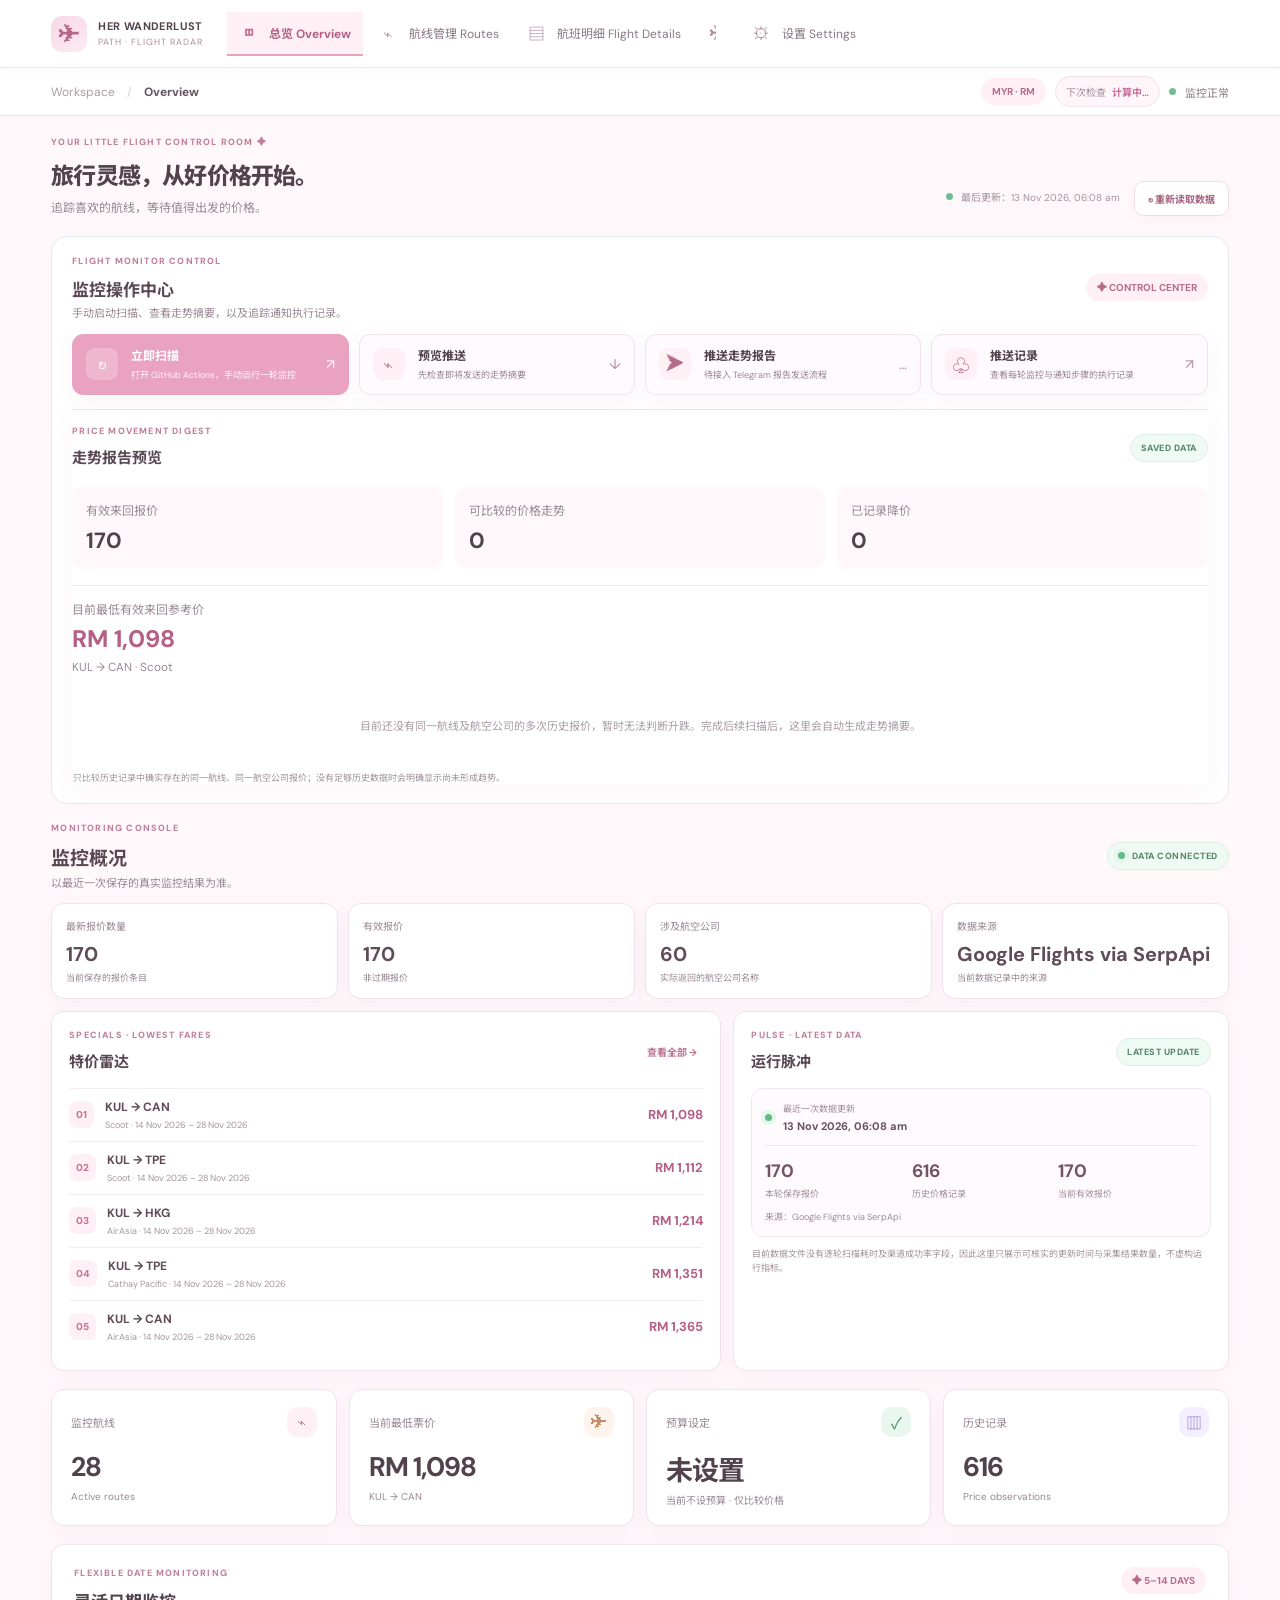
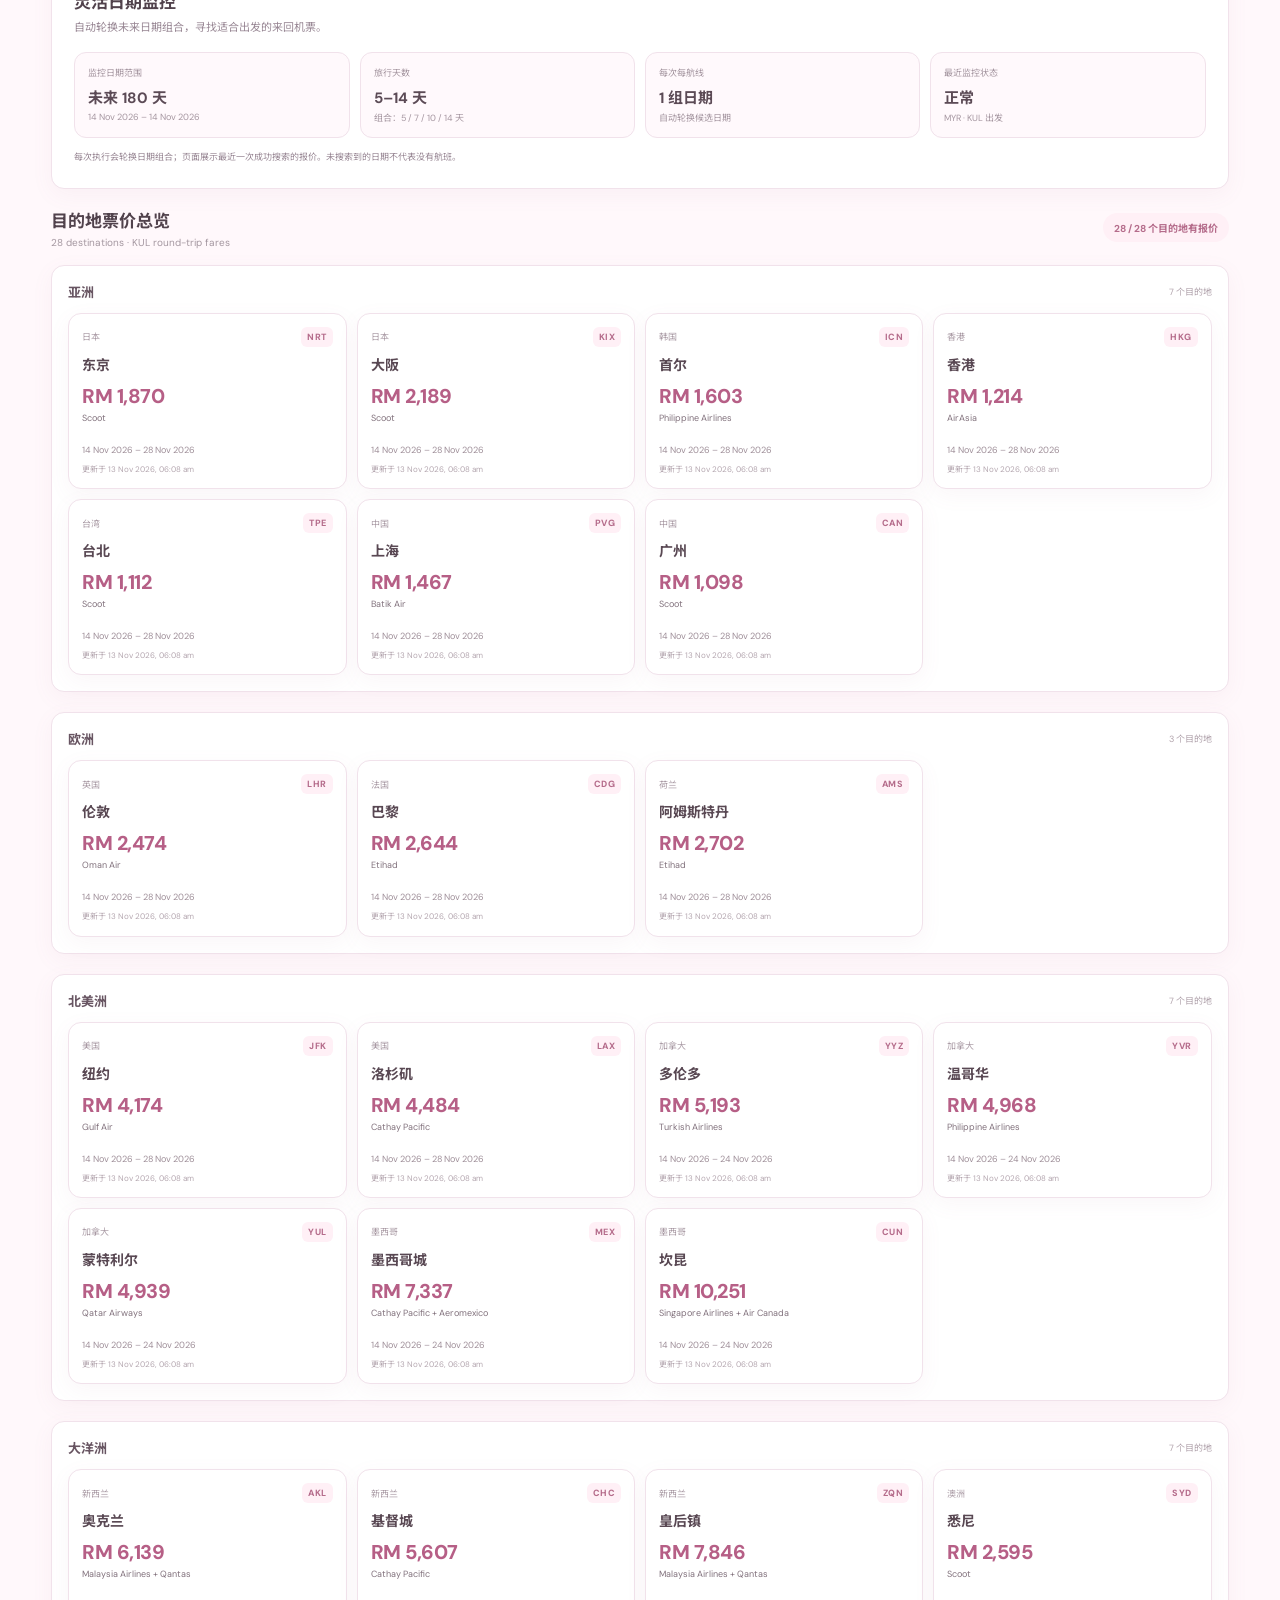
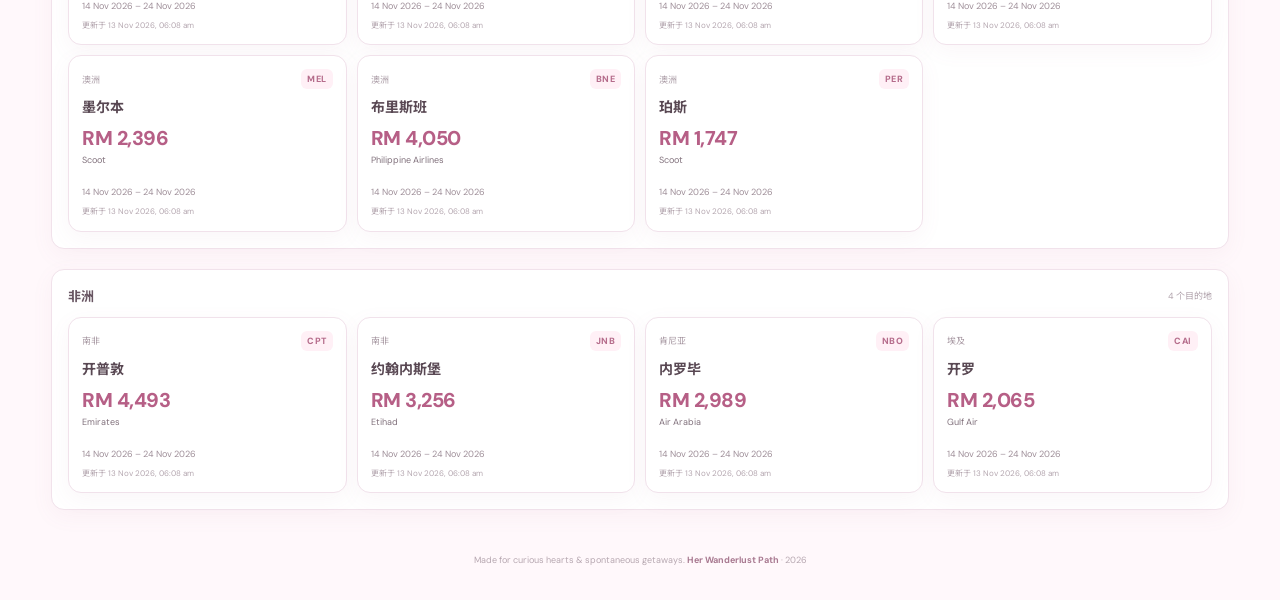
==== docs/index.html @ 5fb663e0 "Add airline directory filters" ====
<!doctype html>
<html lang="zh-CN">
<head>
<meta charset="utf-8"><meta name="viewport" content="width=device-width,initial-scale=1">
<meta name="theme-color" content="#fff8fb">
<meta name="description" content="Her Wanderlust Path Flight Monitor — track flight prices from Kuala Lumpur.">
<title>Flight Monitor · Her Wanderlust Path</title>
<link rel="preconnect" href="https://fonts.googleapis.com"><link rel="preconnect" href="https://fonts.gstatic.com" crossorigin>
<link href="https://fonts.googleapis.com/css2?family=DM+Sans:wght@400;500;600;700;800&family=Noto+Sans+SC:wght@400;500;600;700;800&display=swap" rel="stylesheet">
<link rel="stylesheet" href="./styles.css">
</head>
<body>
<div class="app-shell">
<aside class="sidebar" id="sidebar">
  <a class="brand" href="#overview"><span class="brand-mark">✈</span><span><b>HER WANDERLUST</b><small>PATH · FLIGHT RADAR</small></span></a>
  <div class="side-label">WORKSPACE</div>
  <nav class="nav">
    <button class="nav-link active" data-view="overview"><span>◫</span> 总览 Overview</button>
    <button class="nav-link" data-view="routes"><span>⌁</span> 航线管理 Routes</button><button class="nav-link" data-view="details"><span>▤</span> 航班明细 Flight Details</button>
    <button class="nav-link" data-view="airlines"><span>✈</span> 航空公司 Airlines</button>
    <button class="nav-link" data-view="radar"><span>⌖</span> 特价雷达 Flight Radar</button>
    <button class="nav-link" data-view="history"><span>▥</span> 价格历史 Price History</button>
    <button class="nav-link" data-view="alerts"><span>♧</span> 价格提醒 Alerts</button><a class="nav-link" href="./airports.html" style="text-decoration:none"><span>◎</span> 全球机场数据库</a>
  </nav>
  <div class="side-label side-label-bottom">PREFERENCES</div>
  <nav class="nav"><button class="nav-link" data-view="settings"><span>⚙</span> 设置 Settings</button></nav>
  <div class="sidebar-bottom"><div class="mini-plane">✈</div><b>Travel more, worry less.</b><p>Good flights are worth waiting for.</p><span class="version">HER WANDERLUST PATH · 2026</span></div>
</aside>
<main class="main">
<header class="topbar"><button class="mobile-menu" id="menuBtn" aria-label="打开菜单">☰</button><div class="crumb">Workspace <span>/</span> <b id="crumbName">Overview</b></div><div class="top-actions"><span class="currency-pill">MYR · RM</span><span class="scan-pill">下次检查 <b id="nextScan">计算中…</b></span><span class="status-dot"></span><span class="status-text" id="systemStatus">监控数据</span></div></header>
<div class="content">
<section class="page-view active" id="view-overview">
  <div class="welcome-row"><div><div class="eyebrow">YOUR LITTLE FLIGHT CONTROL ROOM ✦</div><h1>旅行灵感，从好价格开始。</h1><p class="muted">追踪喜欢的航线，等待值得出发的价格。</p></div><div class="welcome-actions"><div class="updated-box"><span class="live-dot"></span><span id="lastUpdated">正在读取最新数据…</span></div><button class="refresh-button" id="refreshBtn" type="button">↻ 重新读取数据</button></div></div>
  <div class="notice" id="monitorNotice" hidden></div>
  <div class="stat-grid">
    <article class="stat-card"><div class="stat-top"><span>监控航线</span><span class="stat-icon pink">⌁</span></div><strong id="statRoutes">—</strong><small>Active routes</small></article>
    <article class="stat-card"><div class="stat-top"><span>当前最低票价</span><span class="stat-icon peach">✈</span></div><strong id="statLowest">—</strong><small id="statLowestRoute">Lowest tracked fare</small></article>
    <article class="stat-card"><div class="stat-top"><span>预算设定</span><span class="stat-icon green">✓</span></div><strong id="statBudget">—</strong><small>当前不设预算 · 仅比较价格</small></article>
    <article class="stat-card"><div class="stat-top"><span>历史记录</span><span class="stat-icon lilac">▥</span></div><strong id="statChecks">—</strong><small>Price observations</small></article>
  </div>
  <article class="panel flexible-summary-panel">
    <div class="flexible-summary-head"><div><div class="eyebrow">FLEXIBLE DATE MONITORING</div><h2>灵活日期监控</h2><p class="muted">自动轮换未来日期组合，寻找适合出发的来回机票。</p></div><span class="soft-tag">✦ 5–14 DAYS</span></div>
    <div class="flexible-summary-grid" id="flexibleSummary">
      <div class="flexible-metric"><span>监控日期范围</span><b>未来 180 天</b></div>
      <div class="flexible-metric"><span>旅行天数</span><b>5–14 天</b></div>
      <div class="flexible-metric"><span>每次每航线</span><b>2 组日期</b></div>
      <div class="flexible-metric"><span>数据来源</span><b>Google Flights</b></div>
    </div>
    <p class="tiny muted">每次执行会轮换日期组合；页面展示最近一次成功搜索的报价。未搜索到的日期不代表没有航班。</p>
  </article>
  <section class="console-overview" aria-label="机票监控台概览">
    <div class="console-section-head"><div><div class="eyebrow">MONITORING CONSOLE</div><h2>监控概况</h2><p class="muted">以最近一次保存的真实监控结果为准。</p></div><span class="console-live"><i></i> DATA CONNECTED</span></div>
    <div class="console-metrics" id="consoleMetrics">
      <article class="console-metric"><span>最新报价数量</span><b>读取中…</b><small>Saved results</small></article>
      <article class="console-metric"><span>有效报价</span><b>读取中…</b><small>Non-stale results</small></article>
      <article class="console-metric"><span>涉及航空公司</span><b>读取中…</b><small>Observed airlines</small></article>
      <article class="console-metric"><span>数据来源</span><b>读取中…</b><small>Provider</small></article>
    </div>
    <div class="console-panels">
      <article class="panel console-panel">
        <div class="console-panel-head"><div><div class="eyebrow">SPECIALS · LOWEST FARES</div><h3>特价雷达</h3></div><button class="text-button" data-goto="radar">查看全部 →</button></div>
        <div id="consoleSpecials" class="console-special-list"><div class="empty-state">正在读取报价…</div></div>
      </article>
      <article class="panel console-panel">
        <div class="console-panel-head"><div><div class="eyebrow">PULSE · LATEST DATA</div><h3>运行脉冲</h3></div><span class="console-pulse-tag">LATEST UPDATE</span></div>
        <div id="consolePulse" class="console-pulse"><div class="empty-state">正在读取扫描状态…</div></div>
        <p class="console-note">目前数据文件没有逐轮扫描耗时及渠道成功率字段，因此这里只展示可核实的更新时间与采集结果数量，不虚构运行指标。</p>
      </article>
    </div>
  </section>
  <section class="control-center" aria-label="监控操作中心">
    <div class="console-section-head"><div><div class="eyebrow">FLIGHT MONITOR CONTROL</div><h2>监控操作中心</h2><p class="muted">手动启动扫描、查看走势摘要，以及追踪通知执行记录。</p></div><span class="soft-tag">✦ CONTROL CENTER</span></div>
    <div class="control-action-grid">
      <a class="control-action primary" href="https://github.com/Jerserry/her-wanderlust-flight-monitor/actions/workflows/flight-monitor.yml" target="_blank" rel="noopener"><span class="control-action-icon">↻</span><span><b>立即扫描</b><small>打开 GitHub Actions，手动运行一轮监控</small></span><span class="control-arrow">↗</span></a>
      <button class="control-action" type="button" data-goto="control-report"><span class="control-action-icon">⌁</span><span><b>预览推送</b><small>先检查即将发送的走势摘要</small></span><span class="control-arrow">↓</span></button>
      <button class="control-action" type="button" disabled title="Telegram 报告推送功能尚待接入"><span class="control-action-icon">➤</span><span><b>推送走势报告</b><small>待接入 Telegram 报告发送流程</small></span><span class="control-arrow">…</span></button>
      <a class="control-action" href="https://github.com/Jerserry/her-wanderlust-flight-monitor/actions" target="_blank" rel="noopener"><span class="control-action-icon">♧</span><span><b>推送记录</b><small>查看每轮监控与通知步骤的执行记录</small></span><span class="control-arrow">↗</span></a>
    </div>
    <article class="panel control-report" id="control-report"><div class="console-panel-head"><div><div class="eyebrow">PRICE MOVEMENT DIGEST</div><h3>走势报告预览</h3></div><span class="console-pulse-tag">SAVED DATA</span></div><div id="controlReportPreview"><div class="empty-state">正在整理价格走势…</div></div><p class="console-note">只比较历史记录中确实存在的同一航线、同一航空公司报价；没有足够历史数据时会明确显示尚未形成趋势。</p></article>
  </section>
  <section class="destination-dashboard">
    <div class="section-heading destination-heading"><div><h2>目的地票价总览</h2><p>28 destinations · KUL round-trip fares</p></div><span class="destination-count" id="destinationCount">读取目的地…</span></div>
    <div id="destinationGroups" class="destination-groups"><div class="empty-state">正在整理目的地价格…</div></div>
  </section>
  <div class="two-col">
    
    
  </div>
</section>
<section class="page-view" id="view-airlines">
 <div class="page-title"><div><div class="eyebrow">AIRLINE PRICE DIRECTORY</div><h1>航空公司 & 票价比较</h1><p class="muted">按实际搜索结果显示各航空公司的来回参考价。</p></div><span class="soft-tag">✦ Airline watch</span></div>
 <div class="notice"><b>航空公司数据说明</b><p>系统不会预先限定航空公司名单，会整理 Google Flights 实际返回的来回航班及航空公司组合。搜索结果会随日期、航线和供应情况变化；未显示某家航空公司不代表该航空公司没有运营该航线。</p></div>
 <div class="panel table-panel"><div class="panel-head"><div><h3>航空公司资料库</h3><span class="muted small" id="airlineCount">读取航空公司资料…</span></div></div><div class="airline-filters"><input id="airlineSearch" class="search-input" type="search" placeholder="搜索航空公司 / IATA 代码 / 国家…" aria-label="搜索航空公司"><select id="airlineTypeFilter" class="search-input" aria-label="航空公司类型"><option value="all">所有类型</option><option value="全服务航空公司">全服务航空公司</option><option value="廉价航空公司">廉价航空公司</option><option value="区域航空公司">区域航空公司</option><option value="待确认">待确认</option></select><select id="airlineCountryFilter" class="search-input" aria-label="所属国家"><option value="all">所有国家 / 地区</option></select></div><div class="airline-directory" id="airlineDirectory"></div><p class="tiny muted" style="padding:0 18px 16px">资料库以监控系统实际出现过的航空公司为基础。航空公司出现在搜索报价中，不代表它经营所有显示的航线；请以具体航班明细核实。</p></div>
 <div class="section-heading" style="margin-top:24px"><div><h2>来回票价明细</h2><p>Round-trip fares by airline and travel dates</p></div></div>
 <div class="panel table-panel"><div class="table-scroll"><table><thead><tr><th>航空公司</th><th>航线</th><th>旅行日期</th><th>来回参考价</th><th>预算（未设置）</th><th>状态</th></tr></thead><tbody id="fareCompareTable"></tbody></table></div></div>
</section>
<section class="page-view" id="view-routes">
 <div class="page-title"><div><div class="eyebrow">YOUR WATCHLIST</div><h1>航线管理</h1><p class="muted">管理从吉隆坡出发的目的地，持续记录及比较来回机票价格。</p></div><span class="soft-tag">✦ Route manager</span></div>
 <div class="notice"><b>如何新增真正的自动监控航线？</b><p>目前航线由 GitHub 的 <code>config/routes.json</code> 控制。修改该文件并提交后，系统会按排程追踪新航线。此网页不会把 API 密钥暴露在浏览器，也不会假装本地新增的航线已开始监控。</p><a href="https://github.com/Jerserry/her-wanderlust-flight-monitor/blob/main/config/routes.json" target="_blank" rel="noopener">打开 GitHub 航线设置 ↗</a></div>
 <div class="panel table-panel"><div class="panel-head"><div><h3>Tracked routes</h3><span id="routeCount" class="muted small"></span></div><input id="routeSearch" class="search-input" placeholder="搜索目的地 / 机场代码…" aria-label="搜索航线"></div><div class="table-scroll"><table><thead><tr><th>航线</th><th>旅行日期（出发–回程）</th><th>当前价格</th><th>预算（未设置）</th><th>状态</th><th>最后检查</th></tr></thead><tbody id="routesTable"></tbody></table></div></div>
</section>
<section class="page-view" id="view-details">
 <div class="page-title"><div><div class="eyebrow">FLIGHT DETAILS · KUL DEPARTURES</div><h1>航班明细</h1><p class="muted">筛选、排序并展开查看已监控的机票报价。报价来源为 Google Flights via SerpApi。</p></div><button class="refresh-button" id="exportFlightDetails" type="button">↓ 导出 CSV</button></div>
 <div class="details-summary" id="detailsSummary"></div>
 <div class="panel details-filter-panel">
  <div class="details-filter-title"><div><h3>筛选条件</h3><span class="muted small">Filter and refine tracked fares</span></div><button class="text-button" id="resetFlightFilters" type="button">重置筛选 ↺</button></div>
  <div class="details-filter-grid">
   <label>目的地 / 航空公司 / 航班号<input id="detailsSearch" class="search-input" type="search" placeholder="例如：BKK、AirAsia、AK 604…"></label>
   <label>航空公司<select id="detailsAirline" class="search-input"><option value="all">所有航空公司</option></select></label>
   <label>航程类型<select id="detailsStops" class="search-input"><option value="all">所有航程</option><option value="0">直飞</option><option value="1">1 次中转</option><option value="2">2 次或以上中转</option></select></label>
   <label>价格筛选<select id="detailsBudget" class="search-input"><option value="all">所有状态</option><option value="within">达到预算</option><option value="over">高于预算</option><option value="none">参考价 / 无预算</option></select></label>
   <label>最低价格 (RM)<input id="detailsMinPrice" class="search-input" type="number" min="0" placeholder="不限"></label>
   <label>最高价格 (RM)<input id="detailsMaxPrice" class="search-input" type="number" min="0" placeholder="不限"></label>
   <label>排序方式<select id="detailsSort" class="search-input"><option value="price">价格：低至高</option><option value="price_desc">价格：高至低</option><option value="departure">出发日期：早至晚</option><option value="destination">目的地：A–Z</option></select></label>
  </div>
 </div>
 <div class="panel table-panel details-table-panel"><div class="panel-head"><div><h3>监控航班报价</h3><span class="muted small" id="detailsCount">读取报价中…</span></div><span class="details-source-tag">MYR · KUL</span></div>
 <div class="table-scroll"><table class="details-table"><thead><tr><th>航线 / 航空公司</th><th>出发 – 回程</th><th>航程</th><th>飞行时长</th><th>价格</th><th>价格状态</th><th>更新时间</th><th></th></tr></thead><tbody id="flightDetailsTable"></tbody></table></div>
 </div>
 <p class="tiny muted details-disclaimer">价格为最近一次监控时的参考报价，可能已变化。此页面展示系统已保存的搜索结果；没有列出的日期或航空公司不代表没有航班。购买前请再次确认最终票价、行李及预订条件。</p>
</section>
<section class="page-view" id="view-radar">
 <div class="page-title"><div><div class="eyebrow">FIND YOUR NEXT GETAWAY</div><h1>机票价格排行榜</h1><p class="muted">来回与单程分开排名，按当前搜索价格由低至高排列；过期数据会排在后面。</p></div><span class="soft-tag">✦ Deal radar</span></div>
 <div class="radar-summary" id="radarSummary"></div><div class="radar-grid" id="radarGrid"></div>
</section>
<section class="page-view" id="view-history">
 <div class="page-title"><div><div class="eyebrow">EVERY PRICE HAS A STORY</div><h1>价格历史</h1><p class="muted">查看每次扫描的票价变化，帮助判断何时预订。</p></div><span class="soft-tag">✦ Price archive</span></div>
 <div class="panel table-panel"><div class="panel-head"><div><h3>Price observations</h3><span class="muted small" id="historyCount"></span></div><select id="historyFilter" class="search-input"><option value="all">所有航线</option></select></div><div class="table-scroll"><table><thead><tr><th>检查时间</th><th>航线</th><th>旅行日期（出发–回程）</th><th>往返价格</th><th>预算</th><th>差额</th></tr></thead><tbody id="historyTable"></tbody></table></div></div>
</section>
<section class="page-view" id="view-alerts">
 <div class="page-title"><div><div class="eyebrow">DON'T MISS A GOOD FARE</div><h1>价格提醒</h1><p class="muted">当来回票价较上次搜索下降至少 5% 时，收到通知。</p></div><span class="soft-tag">✦ Smart alerts</span></div>
 <div class="alert-grid"><article class="panel alert-card"><span class="alert-symbol">✉</span><h3>Telegram 通知</h3><p>目前不设预算；当票价较上次成功搜索下降至少 5% 时发送提醒。</p><span class="soft-tag" id="telegramStatus">需检查设置</span><p class="tiny muted">需在 GitHub Secrets 设置 TELEGRAM_BOT_TOKEN 与 TELEGRAM_CHAT_ID。</p></article><article class="panel alert-card"><span class="alert-symbol">♡</span><h3>价格追踪状态</h3><div id="alertRoutes"></div></article></div>
 <div class="notice"><b>通知规则</b><p>系统每天检查四次（马来西亚时间 00:00、06:00、12:00、18:00）。价格较上次成功搜索下降至少 5% 时会发送 Telegram 通知。若没有配置 Telegram Secrets，价格仍会保存到历史记录，但不会发送消息。</p><a href="https://github.com/Jerserry/her-wanderlust-flight-monitor/settings/secrets/actions" target="_blank" rel="noopener">前往 GitHub Actions Secrets ↗</a></div>
</section>
<section class="page-view" id="view-settings">
 <div class="page-title"><div><div class="eyebrow">A FEW LITTLE DETAILS</div><h1>设置</h1><p class="muted">网站与监控系统信息。</p></div><span class="soft-tag">✦ Preferences</span></div>
 <div class="settings-grid"><article class="panel settings-card"><h3>网站偏好</h3><div class="setting-row"><div><b>显示货币</b><small>Dashboard display currency</small></div><strong>MYR · RM</strong></div><div class="setting-row"><div><b>默认出发机场</b><small>Default departure airport</small></div><strong>KUL</strong></div><div class="setting-row"><div><b>时区</b><small>Dashboard timezone</small></div><strong>Asia / Kuala Lumpur</strong></div></article><article class="panel settings-card"><h3>监控系统</h3><div class="setting-row"><div><b>价格数据来源</b><small>Flight data provider</small></div><strong>SerpApi</strong></div><div class="setting-row"><div><b>日期模式</b><small>Flexible date window</small></div><strong>未来 180 天 · 5–14 天旅行</strong></div><div class="setting-row"><div><b>每次搜索</b><small>Rotating date pairs</small></div><strong>每航线 2 组日期</strong></div><div class="setting-row"><div><b>自动检查</b><small>GitHub Actions schedule</small></div><strong>每日 00:00 / 06:00 / 12:00 / 18:00</strong></div><div class="setting-row"><div><b>数据保存</b><small>Price history storage</small></div><strong>GitHub JSON</strong></div><a class="github-link" href="https://github.com/Jerserry/her-wanderlust-flight-monitor" target="_blank" rel="noopener">查看 GitHub Repository ↗</a></article></div>
 <div class="notice"><b>重要说明</b><p>机票价格会变动。监控价格是搜索时的参考报价，不是锁定票价或保证可订价格。购买前请到航空公司或订票平台确认税费、行李、转机、退改条件及最终付款金额。</p></div>
</section>
<footer class="footer">Made for curious hearts & spontaneous getaways. <b>Her Wanderlust Path</b> · <span id="footerYear">2026</span></footer>
</div></main></div>
<div class="toast" id="toast" role="status"></div>
<script src="./app.js" defer></script>
</body></html>
---- docs/styles.css ----
:root{--bg:#fff9fc;--paper:#fff;--ink:#453b43;--muted:#958892;--line:#f2e7ed;--pink:#e99fbd;--pink-dark:#c86f98;--rose:#fff0f6;--peach:#fff3eb;--green:#eaf7f0;--green-ink:#47866a;--lilac:#f2efff;--shadow:0 8px 28px rgba(90,48,69,.045)}*{box-sizing:border-box}body{margin:0;background:var(--bg);color:var(--ink);font-family:'DM Sans','Noto Sans SC',sans-serif;font-size:14px}button,input,select{font:inherit}button{cursor:pointer}.app-shell{min-height:100vh}.sidebar{position:fixed;inset:0 auto 0 0;width:252px;background:#fff;border-right:1px solid var(--line);padding:26px 18px;display:flex;flex-direction:column;z-index:10}.brand{display:flex;gap:11px;align-items:center;text-decoration:none;color:var(--ink);padding:4px 8px 35px}.brand-mark{display:grid;place-items:center;width:39px;height:39px;border-radius:13px;background:linear-gradient(145deg,#f9d9e6,#f7e8ed);color:#a85f7e;font-size:21px}.brand b{display:block;font-size:11px;letter-spacing:1.1px}.brand small{display:block;font-size:9px;letter-spacing:2px;color:#b18d9d;margin-top:3px}.side-label{font-size:9px;letter-spacing:1.7px;color:#b8aab2;font-weight:800;padding:0 12px 12px}.nav{display:grid;gap:5px}.nav-link{border:0;background:transparent;text-align:left;color:#827681;padding:12px;border-radius:11px;font-size:13px;display:flex;gap:12px;align-items:center}.nav-link span{font-size:17px;width:18px;text-align:center;color:#b18c9e}.nav-link:hover,.nav-link.active{background:#fff0f6;color:#a65f7e;font-weight:700}.nav-link.active span{color:#c86f98}.side-label-bottom{margin-top:30px}.sidebar-bottom{margin-top:auto;border-radius:16px;background:linear-gradient(145deg,#fff2f7,#fff8f5);padding:17px;color:#876c7a}.mini-plane{font-size:24px;color:#cf83a3;margin-bottom:10px}.sidebar-bottom b{font-size:12px}.sidebar-bottom p{font-size:11px;line-height:1.6;color:#a28d98;margin:5px 0 18px}.version{font-size:8px;letter-spacing:1px;color:#bda8b3}.main{margin-left:252px;min-height:100vh}.topbar{height:70px;background:rgba(255,255,255,.8);border-bottom:1px solid var(--line);display:flex;align-items:center;justify-content:space-between;padding:0 38px;position:sticky;top:0;z-index:5;backdrop-filter:blur(12px)}.crumb{font-size:12px;color:#a99ca5}.crumb span{padding:0 9px;color:#d8cbd2}.crumb b{color:#5c4b56}.top-actions{display:flex;align-items:center;gap:9px;font-size:11px;color:#8c7c86}.currency-pill,.soft-tag{background:#fff0f6;color:#b56c8b;padding:7px 11px;border-radius:20px;font-size:10px;font-weight:700}.status-dot,.live-dot{width:7px;height:7px;border-radius:50%;background:#72bd94;display:inline-block}.content{max-width:1450px;margin:auto;padding:35px 38px 22px}.page-view{display:none}.page-view.active{display:block}.welcome-row,.page-title{display:flex;align-items:flex-end;justify-content:space-between;gap:20px;margin-bottom:25px}.eyebrow{font-size:9px;letter-spacing:1.8px;color:#c17e9b;font-weight:800;margin-bottom:9px}h1{font-size:27px;letter-spacing:-.8px;margin:0 0 7px;font-weight:800}.muted{color:var(--muted)}.welcome-row p,.page-title p{font-size:12px;margin:0}.updated-box{font-size:10px;color:#a4939e;display:flex;align-items:center;gap:8px;padding-bottom:4px}.stat-grid{display:grid;grid-template-columns:repeat(4,minmax(0,1fr));gap:14px;margin-bottom:32px}.stat-card,.panel{background:var(--paper);border:1px solid var(--line);border-radius:16px;box-shadow:var(--shadow)}.stat-card{padding:17px 19px}.stat-top{display:flex;align-items:center;justify-content:space-between;color:#93858f;font-size:11px}.stat-icon{width:30px;height:30px;border-radius:10px;display:grid;place-items:center;font-size:16px}.pink{background:var(--rose);color:#bd7895}.peach{background:var(--peach);color:#c88b69}.green{background:var(--green);color:var(--green-ink)}.lilac{background:var(--lilac);color:#897dc1}.stat-card strong{display:block;font-size:27px;letter-spacing:-1px;margin:12px 0 2px}.stat-card small{font-size:10px;color:#b0a3ac}.section-heading{display:flex;justify-content:space-between;align-items:flex-end;margin:0 0 13px}.section-heading h2{font-size:16px;margin:0 0 3px}.section-heading p{font-size:10px;color:#a497a0;margin:0}.range-switch{display:flex;gap:3px;background:#f8f0f4;border-radius:9px;padding:3px}.range-btn{border:0;background:transparent;color:#a18e9a;padding:6px 10px;border-radius:7px;font-size:10px}.range-btn.active{background:white;color:#b86789;box-shadow:0 1px 4px #6b45520d;font-weight:700}.chart-panel{padding:18px 20px 12px;margin-bottom:28px}.chart-legend{display:flex;gap:15px;flex-wrap:wrap;margin-bottom:10px}.legend-item{display:flex;gap:6px;align-items:center;font-size:10px;color:#8e808a}.legend-dot{width:7px;height:7px;border-radius:50%}.chart-wrap{height:220px;width:100%}.chart-wrap svg{width:100%;height:100%;overflow:visible}.chart-foot{display:flex;justify-content:space-between;color:#b0a3ac;font-size:9px;padding-top:8px;border-top:1px solid #f7f0f3}.two-col{display:grid;grid-template-columns:1.1fr .9fr;gap:24px}.compact{margin-bottom:12px}.text-button{border:0;background:none;color:#bd7393;font-size:10px;font-weight:700}.route-list,.activity-list{display:grid;gap:9px}.route-mini,.activity-item{display:flex;align-items:center;justify-content:space-between;gap:10px;background:#fff;border:1px solid var(--line);border-radius:12px;padding:12px 14px}.route-main{display:flex;align-items:center;gap:11px;min-width:0}.route-avatar{width:34px;height:34px;flex:none;border-radius:11px;background:#fff0f6;color:#bd7895;display:grid;place-items:center}.route-name{font-weight:700;font-size:12px}.route-sub{font-size:9px;color:#aa9da6;margin-top:3px}.route-price{text-align:right;font-size:13px;font-weight:800}.route-price small{display:block;font-size:9px;font-weight:500;color:#a99ba5;margin-top:3px}.activity-left{font-size:11px}.activity-left small{display:block;color:#a99ba5;font-size:9px;margin-top:4px}.activity-price{font-size:12px;font-weight:800}.page-title{margin-bottom:23px}.notice{border:1px solid #f2dfE8;background:#fff5f9;border-radius:13px;padding:15px 17px;margin-bottom:18px;font-size:11px;color:#806d78;line-height:1.65}.notice b{font-size:12px;color:#6a5662}.notice p{margin:5px 0 7px}.notice a,.github-link{color:#b76788;font-weight:700;text-decoration:none}.notice code{background:#fff;border-radius:4px;padding:2px 4px}.table-panel{overflow:hidden}.panel-head{padding:17px 19px;display:flex;align-items:center;justify-content:space-between;gap:12px}.panel-head h3,.settings-card h3{font-size:13px;margin:0 0 4px}.small{font-size:10px}.search-input{border:1px solid var(--line);background:#fff;border-radius:9px;padding:9px 11px;font-size:10px;color:#685965;outline:none;min-width:190px}.search-input:focus{border-color:#e4a8c2}.table-scroll{overflow-x:auto}table{width:100%;border-collapse:collapse;white-space:nowrap}th{text-align:left;background:#fff9fc;color:#a596a0;font-size:9px;font-weight:700;padding:11px 17px}td{padding:13px 17px;border-top:1px solid #f7eff3;font-size:10px;color:#796b76}td b{color:#554650;font-size:11px}.table-route{display:flex;align-items:center;gap:9px}.route-code{background:#fff0f6;color:#b56c8b;border-radius:7px;padding:6px 7px;font-size:9px;font-weight:800}.state{display:inline-block;border-radius:20px;padding:5px 8px;font-size:9px;font-weight:700}.state.good{background:#edf8f1;color:#548d70}.state.wait{background:#fff3eb;color:#b98260}.radar-summary{background:linear-gradient(110deg,#fff0f6,#fff6f0);border:1px solid #f5e2ea;border-radius:15px;padding:17px 20px;margin-bottom:17px;color:#8b6b7b;font-size:12px}.radar-summary b{color:#a9587c;font-size:20px;margin-right:6px}.radar-grid{display:grid;grid-template-columns:repeat(2,minmax(0,1fr));gap:13px}.radar-card{background:white;border:1px solid var(--line);border-radius:15px;padding:17px}.radar-card h3{font-size:13px;margin:0}.radar-card .big-price{font-size:25px;font-weight:800;margin:12px 0 4px}.radar-card p{font-size:10px;color:#a2949e;margin:0}.alert-grid,.settings-grid{display:grid;grid-template-columns:1fr 1fr;gap:15px;margin-bottom:18px}.alert-card,.settings-card{padding:20px}.alert-symbol{font-size:23px;color:#c77f9e}.alert-card h3{font-size:14px;margin:10px 0 6px}.alert-card p{font-size:11px;color:#988994;line-height:1.6}.tiny{font-size:9px!important}.setting-row{display:flex;justify-content:space-between;align-items:center;gap:12px;padding:13px 0;border-bottom:1px solid #f5edf1}.setting-row:last-of-type{border:0}.setting-row b{display:block;font-size:11px}.setting-row small{display:block;color:#a99ca5;font-size:9px;margin-top:4px}.setting-row strong{font-size:10px;color:#947b89;text-align:right}.github-link{display:inline-block;font-size:10px;margin-top:14px}.footer{text-align:center;color:#b6a7b0;font-size:9px;padding:35px 0 10px}.footer b{color:#a87990}.toast{position:fixed;bottom:22px;left:50%;transform:translate(-50%,20px);opacity:0;background:#574652;color:white;padding:10px 16px;border-radius:9px;font-size:11px;transition:.25s;pointer-events:none;z-index:20}.toast.show{opacity:1;transform:translate(-50%,0)}.empty-state{padding:28px;text-align:center;color:#a99ca5;font-size:11px}.mobile-menu{display:none;border:0;background:none;font-size:18px;color:#806d78}@media(max-width:1050px){.sidebar{width:220px}.main{margin-left:220px}.content{padding:28px 24px}.topbar{padding:0 24px}.stat-grid{grid-template-columns:repeat(2,1fr)}}@media(max-width:720px){.sidebar{transform:translateX(-100%);transition:transform .25s;width:260px;box-shadow:10px 0 30px #5a334014}.sidebar.open{transform:translateX(0)}.main{margin-left:0}.topbar{height:60px;padding:0 16px}.mobile-menu{display:block}.crumb{margin-right:auto;margin-left:12px}.status-text{display:none}.content{padding:25px 16px}.welcome-row,.page-title{align-items:flex-start;flex-direction:column}.updated-box{padding:0}.stat-grid{gap:9px}.stat-card{padding:13px}.stat-card strong{font-size:23px}.two-col,.alert-grid,.settings-grid{grid-template-columns:1fr}.radar-grid{grid-template-columns:1fr}.chart-wrap{height:180px}.chart-foot{font-size:8px}.search-input{min-width:0;width:150px}.panel-head{padding:14px}.section-heading h2{font-size:14px}h1{font-size:23px}.sidebar-bottom{margin-top:35px}}

/* Phase 1 light dashboard refinements */
.welcome-actions{display:flex;align-items:center;gap:14px;flex-wrap:wrap;justify-content:flex-end}
.refresh-button{border:1px solid #f0dce6;background:#fff;color:#a96383;border-radius:10px;padding:9px 13px;font-size:10px;font-weight:700;box-shadow:0 3px 12px rgba(90,48,69,.035)}
.refresh-button:hover{background:#fff4f8;border-color:#e8bfd0}
.refresh-button:disabled{opacity:.55;cursor:wait}
.radar-card{position:relative;overflow:hidden}
.radar-card-top{display:flex;align-items:center;justify-content:space-between;gap:10px}
.radar-route{font-size:16px;font-weight:800;letter-spacing:-.3px;margin-top:10px}
.radar-airline{font-size:10px;color:#94838e;margin-top:5px}
.radar-flight-meta{display:grid;grid-template-columns:repeat(4,minmax(0,1fr));gap:8px;margin:16px 0 12px}
.radar-meta-cell{background:#fff9fc;border:1px solid #f5edf1;border-radius:10px;padding:9px}
.radar-meta-cell span{display:block;color:#ad9da7;font-size:8px;margin-bottom:5px}
.radar-meta-cell b{display:block;color:#665560;font-size:10px;overflow-wrap:anywhere}
.radar-budget-line{display:flex;align-items:center;justify-content:space-between;gap:8px;font-size:9px;color:#9b8a95;margin-top:13px}
.radar-progress{height:5px;border-radius:10px;background:#f5edf1;overflow:hidden;margin-top:7px}
.radar-progress span{display:block;height:100%;border-radius:10px;background:linear-gradient(90deg,#e9a9c2,#d98eae)}
.radar-source{font-size:8px;color:#b1a3ac;margin-top:12px}
@media(max-width:720px){.welcome-actions{justify-content:flex-start}.radar-flight-meta{gap:6px}.radar-meta-cell{padding:8px 6px}.radar-meta-cell b{font-size:9px}}

/* Airlines and fare comparison */
.airline-directory{display:grid;grid-template-columns:repeat(3,minmax(0,1fr));gap:12px;padding:0 18px 18px}
.airline-tile{border:1px solid var(--line);background:#fff;border-radius:13px;padding:14px}
.airline-tile-icon{width:30px;height:30px;display:grid;place-items:center;border-radius:9px;background:#fff0f6;color:#bd7895;margin-bottom:9px}
.airline-tile-name{font-size:12px;font-weight:800;color:#5d4c57}
.airline-tile-fares{display:flex;gap:14px;flex-wrap:wrap;margin:10px 0 7px;font-size:9px;color:#a2949e}
.airline-tile-fares b{display:block;font-size:12px;color:#795b6b;margin-top:3px}
.airline-tile small{font-size:9px;color:#b1a3ac}
@media(max-width:900px){.airline-directory{grid-template-columns:repeat(2,minmax(0,1fr))}}
@media(max-width:520px){.airline-directory{grid-template-columns:1fr}}

.price-delta{font-size:10px;font-weight:700;margin:2px 0 4px}.price-delta.down{color:#548d70}.price-delta.up{color:#b98260}.price-delta.neutral{color:#a99ba5}

/* Reference-inspired flight-monitor console layout */
.sidebar{position:sticky;inset:auto;width:100%;height:auto;min-height:76px;border-right:0;border-bottom:1px solid var(--line);padding:12px 26px;display:flex;flex-direction:row;align-items:center;gap:22px;z-index:11;box-shadow:0 3px 18px rgba(90,48,69,.025)}
.brand{padding:0;flex:0 0 auto}.brand-mark{width:36px;height:36px}.side-label,.sidebar-bottom{display:none}.nav{display:flex;align-items:center;gap:4px;overflow-x:auto;scrollbar-width:thin;flex:1}.nav-link{white-space:nowrap;padding:10px 12px;font-size:12px}.side-label-bottom{display:none}.main{margin-left:0}.topbar{height:58px;padding:0 28px}.content{max-width:1600px;padding:28px 30px 22px}.welcome-row{padding:18px 20px;background:linear-gradient(105deg,#fff1f7 0%,#fffaf7 68%,#fff 100%);border:1px solid #f3e3eb;border-radius:16px;margin-bottom:20px}.stat-grid{gap:12px;margin-bottom:24px}.stat-card,.panel{border-radius:13px}.section-heading h2{font-size:15px}.chart-panel{padding:16px 18px 12px}.two-col{gap:18px}.page-title{padding:16px 20px;background:linear-gradient(105deg,#fff1f7,#fffaf7);border:1px solid #f3e3eb;border-radius:14px}.notice{border-radius:11px}.table-panel{border-radius:12px}.footer{padding-top:26px}
@media(max-width:1050px){.sidebar{padding:11px 15px;gap:12px}.brand b{font-size:9px}.brand small{font-size:8px}.nav-link{padding:9px 10px}.main{margin-left:0}.content{padding:24px 20px}}
@media(max-width:720px){.sidebar{position:fixed;inset:0 auto 0 0;width:260px;height:100vh;min-height:0;padding:24px 18px;display:flex;flex-direction:column;align-items:stretch;gap:0;transform:translateX(-100%);transition:transform .25s;box-shadow:10px 0 30px #5a334014}.sidebar.open{transform:translateX(0)}.brand{padding:4px 8px 25px}.nav{display:grid;overflow:visible;flex:initial}.side-label{display:block;padding:0 12px 12px}.side-label-bottom{display:block;margin-top:24px}.sidebar-bottom{display:block;margin-top:auto}.topbar{height:58px;padding:0 14px}.content{padding:20px 14px}.welcome-row,.page-title{padding:15px;align-items:flex-start;flex-direction:column}.stat-grid{grid-template-columns:repeat(2,minmax(0,1fr));gap:8px}.stat-card{padding:12px}.two-col{grid-template-columns:1fr}.chart-wrap{height:190px}}

.scan-pill{display:inline-flex;align-items:center;gap:6px;background:#f8f0f4;border:1px solid #f0e3ea;border-radius:20px;padding:7px 10px;color:#a18e9a;font-size:10px;white-space:nowrap}.scan-pill b{color:#b86789;font-size:10px}@media(max-width:720px){.scan-pill{display:none}}


/* Phase 3 — Flight Radar fare cards: clearer hierarchy and scan-friendly layout */
.radar-summary{display:flex;align-items:center;gap:10px;flex-wrap:wrap;padding:18px 22px;border-radius:16px;background:linear-gradient(115deg,#fff0f6,#fff9f4);box-shadow:0 5px 18px rgba(160,91,124,.045)}
.radar-summary b{display:inline-flex;align-items:center;justify-content:center;background:#fff;border:1px solid #f2dce7;border-radius:12px;padding:8px 12px;margin:0;font-size:22px;white-space:nowrap}
.radar-grid{grid-template-columns:repeat(2,minmax(0,1fr));gap:16px}
.radar-card{padding:20px;border:1px solid #f0e3ea;border-radius:17px;box-shadow:0 5px 20px rgba(91,55,74,.035);transition:transform .18s ease,box-shadow .18s ease,border-color .18s ease}
.radar-card:hover{transform:translateY(-2px);border-color:#eac5d6;box-shadow:0 10px 26px rgba(91,55,74,.075)}
.radar-card-top{padding-bottom:12px;border-bottom:1px solid #f7edf2}
.radar-card .route-sub{font-size:9px;font-weight:800;letter-spacing:1.2px;color:#c18aa3}
.radar-route{font-size:20px;margin-top:15px;color:#574653;letter-spacing:-.5px}
.radar-airline{line-height:1.6;min-height:16px}
.radar-card .big-price{font-size:31px;letter-spacing:-.8px;color:#b65f86;margin:14px 0 3px}
.radar-card .price-delta{display:inline-flex;border-radius:7px;padding:5px 7px;background:#fff7fa;font-size:9px;margin:3px 0 7px}
.radar-card p{font-size:10px;line-height:1.55}
.radar-flight-meta{grid-template-columns:repeat(2,minmax(0,1fr));gap:9px;margin:16px 0 14px}
.radar-meta-cell{padding:11px 12px;background:#fffafd;border-color:#f3e7ee;border-radius:11px;min-height:50px}
.radar-meta-cell span{font-size:9px;letter-spacing:.2px}
.radar-meta-cell b{font-size:11px;line-height:1.45}
.radar-budget-line{margin-top:15px;font-size:10px;font-weight:600}
.radar-progress{height:7px;background:#f8edf2;margin-top:8px}
.radar-progress span{background:linear-gradient(90deg,#edb4cc,#d985aa)}
.radar-source{padding-top:10px;border-top:1px solid #f7edf2;line-height:1.5}
@media(max-width:720px){.radar-grid{grid-template-columns:1fr;gap:12px}.radar-card{padding:16px}.radar-route{font-size:18px}.radar-card .big-price{font-size:28px}.radar-meta-cell{padding:9px 10px}}

.flexible-summary-panel{padding:22px 22px 16px;margin-bottom:28px}.flexible-summary-head{display:flex;align-items:flex-start;justify-content:space-between;gap:15px}.flexible-summary-head h2{font-size:17px;margin:0 0 5px}.flexible-summary-head p{font-size:11px;margin:0}.flexible-summary-grid{display:grid;grid-template-columns:repeat(4,minmax(0,1fr));gap:10px;margin:18px 0 12px}.flexible-metric{background:#fff9fc;border:1px solid var(--line);border-radius:12px;padding:13px}.flexible-metric span,.flexible-metric small{display:block;color:#a596a0;font-size:9px}.flexible-metric b{display:block;color:#5c4b56;font-size:15px;margin:7px 0 3px}.flexible-metric small{font-size:9px}.table-sub{display:block;color:#aa9da6;font-size:9px;margin-top:3px}@media(max-width:760px){.flexible-summary-grid{grid-template-columns:repeat(2,minmax(0,1fr))}.flexible-summary-head{align-items:flex-start;flex-direction:column}}

/* Flight Details console styles */
.details-summary{display:grid;grid-template-columns:repeat(4,minmax(0,1fr));gap:12px;margin:0 0 16px}
.details-summary-metric{background:#fff;border:1px solid var(--line);border-radius:13px;padding:16px 18px;box-shadow:var(--shadow)}
.details-summary-metric span,.details-summary-metric small{display:block;color:#a596a0;font-size:9px}
.details-summary-metric b{display:block;color:#5b4a56;font-size:23px;letter-spacing:-.5px;margin:8px 0 3px}
.details-filter-panel{padding:18px 20px;margin-bottom:16px}
.details-filter-title{display:flex;justify-content:space-between;align-items:center;margin-bottom:15px}
.details-filter-title h3{font-size:13px;margin:0 0 4px}
.details-filter-grid{display:grid;grid-template-columns:repeat(4,minmax(0,1fr));gap:12px}
.details-filter-grid label{display:flex;flex-direction:column;gap:7px;color:#958892;font-size:10px;font-weight:700}
.details-filter-grid .search-input{width:100%;min-width:0}
.details-table-panel .panel-head{padding:17px 20px}
.details-source-tag{background:#eef8f1;color:#578a6d;border-radius:20px;padding:7px 10px;font-size:9px;font-weight:800}
.details-table{white-space:normal;min-width:980px}
.details-table th{background:#f8f4f6;color:#958892;font-size:9px;letter-spacing:.3px;padding:13px 14px}
.details-table td{padding:13px 14px;font-size:10px;vertical-align:middle}
.flight-detail-row{cursor:pointer;transition:background .15s}
.flight-detail-row:hover,.flight-detail-row.expanded{background:#fff9fc}
.detail-route b{display:block;font-size:11px;color:#554650}
.detail-route small,.detail-cell-sub{display:block;font-size:9px;color:#a99ba5;margin-top:5px}
.detail-price{color:#a85f7e;font-size:13px}
.detail-state{display:inline-block;border-radius:6px;padding:6px 8px;font-size:9px;font-weight:800;white-space:nowrap}
.detail-state.good{background:#eaf7f0;color:#47866a}
.detail-state.over{background:#fff1e7;color:#b98260}
.detail-state.neutral{background:#f1eff8;color:#8a7eb3}
.detail-stop.direct{background:#eaf7f0;color:#47866a;border-radius:6px;padding:5px 7px;font-size:9px;font-weight:800}
.detail-expand{border:1px solid #f0e3ea;background:#fff;border-radius:7px;color:#b56c8b;width:27px;height:27px;font-weight:800}
.detail-expanded-row td{background:#fff9fc;padding:10px 14px 15px}
.detail-expanded-content{display:grid;grid-template-columns:repeat(4,minmax(0,1fr));gap:10px}
.detail-expanded-content>div{background:white;border:1px solid #f2e7ed;border-radius:9px;padding:10px}
.detail-expanded-content span{display:block;font-size:9px;color:#a596a0;margin-bottom:5px}
.detail-expanded-content b{display:block;font-size:10px;color:#675460;overflow-wrap:anywhere}
.details-disclaimer{margin:12px 2px;line-height:1.6}
@media(max-width:950px){.details-filter-grid{grid-template-columns:repeat(2,minmax(0,1fr))}.details-summary{grid-template-columns:repeat(2,minmax(0,1fr))}.detail-expanded-content{grid-template-columns:repeat(2,minmax(0,1fr))}}
@media(max-width:520px){.details-filter-grid{grid-template-columns:1fr}.details-summary-metric{padding:13px}.details-summary-metric b{font-size:20px}.details-filter-panel{padding:15px}.details-summary{gap:8px}.detail-expanded-content{grid-template-columns:1fr}}

/* Destination price dashboard */
.destination-dashboard{margin:26px 0 30px}
.destination-heading{align-items:center;margin-bottom:16px}
.destination-heading h2{font-size:17px;margin:0 0 4px}
.destination-heading p{font-size:10px;color:#a497a0;margin:0}
.destination-count{font-size:10px;font-weight:700;color:#b56c8b;background:#fff0f6;border-radius:20px;padding:7px 11px;white-space:nowrap}
.destination-groups{display:grid;gap:20px}
.destination-region{background:rgba(255,255,255,.56);border:1px solid var(--line);border-radius:16px;padding:16px}
.destination-region-title{display:flex;align-items:center;justify-content:space-between;margin-bottom:12px}
.destination-region-title h3{font-size:13px;margin:0;color:#685562}
.destination-region-title span{font-size:9px;color:#b1a3ac}
.destination-grid{display:grid;grid-template-columns:repeat(4,minmax(0,1fr));gap:10px}
.destination-card{display:flex;flex-direction:column;align-items:flex-start;text-align:left;min-width:0;border:1px solid #f1e5eb;background:#fff;border-radius:12px;padding:13px;transition:transform .18s,border-color .18s,box-shadow .18s;color:inherit}
.destination-card:hover{transform:translateY(-2px);border-color:#e6b4c9;box-shadow:0 7px 18px rgba(160,91,124,.08)}
.destination-card-top{width:100%;display:flex;align-items:center;justify-content:space-between;gap:5px}
.destination-country{font-size:9px;color:#a99aa4}
.destination-code{font-size:9px;font-weight:800;letter-spacing:.5px;color:#bc7897;background:#fff0f6;border-radius:6px;padding:4px 6px}
.destination-city{font-size:14px;color:#594853;margin:9px 0 5px}
.destination-price{font-size:20px;line-height:1.2;font-weight:800;letter-spacing:-.5px;color:#9f5d7b;margin:4px 0}
.destination-airline{font-size:9px;color:#81717c;line-height:1.45;min-height:26px}
.destination-dates{font-size:9px;color:#9e8e98;margin-top:6px}
.destination-updated{font-size:8px;color:#b4a6af;margin-top:7px;line-height:1.4}
.destination-no-fare{font-size:10px;color:#b4a6af;padding:10px 0 4px}
@media(max-width:1100px){.destination-grid{grid-template-columns:repeat(3,minmax(0,1fr))}}
@media(max-width:720px){.destination-region{padding:12px}.destination-grid{grid-template-columns:repeat(2,minmax(0,1fr));gap:8px}.destination-card{padding:11px}.destination-price{font-size:18px}.destination-city{font-size:13px}}

/* Responsive dashboard polish — desktop, tablet and mobile */
.destination-grid{grid-auto-rows:1fr;align-items:stretch}
.destination-card{width:100%;height:100%;min-height:154px;justify-content:flex-start;overflow:hidden}
.destination-city{line-height:1.35;min-height:19px}
.destination-airline{display:-webkit-box;-webkit-line-clamp:2;-webkit-box-orient:vertical;overflow:hidden;overflow-wrap:anywhere;min-height:26px}
.destination-dates{font-variant-numeric:tabular-nums;white-space:normal;line-height:1.45}
.destination-updated{margin-top:auto;padding-top:7px;overflow-wrap:anywhere}
.destination-card:focus-visible,.nav-link:focus-visible,.refresh-button:focus-visible,.text-button:focus-visible{outline:2px solid #cf83a3;outline-offset:3px}
.content{width:100%;max-width:1600px}
.stat-card{min-width:0}
.stat-card strong{overflow-wrap:anywhere}
.nav{scrollbar-width:none}
.nav::-webkit-scrollbar{display:none}
@media(min-width:1440px){
  .destination-grid{grid-template-columns:repeat(4,minmax(0,1fr));gap:12px}
  .destination-card{padding:15px;min-height:164px}
}
@media(min-width:721px) and (max-width:1050px){
  .topbar{padding-left:20px;padding-right:20px}
  .content{padding:24px 20px}
  .destination-grid{grid-template-columns:repeat(3,minmax(0,1fr));gap:9px}
  .destination-card{min-height:158px}
  .two-col{grid-template-columns:1fr;gap:22px}
  .nav{min-width:0}
  .nav-link{flex:0 0 auto}
}
@media(max-width:720px){
  .content{padding:18px 13px 22px}
  .topbar{gap:8px}
  .top-actions{gap:7px}
  .currency-pill{padding:6px 9px;font-size:9px}
  .welcome-row{gap:12px;margin-bottom:16px}
  .welcome-row h1{font-size:22px;line-height:1.35}
  .welcome-row p{line-height:1.6}
  .welcome-actions{width:100%;gap:10px}
  .updated-box{font-size:9px;line-height:1.5}
  .refresh-button{padding:9px 11px;white-space:nowrap}
  .stat-grid{grid-template-columns:repeat(2,minmax(0,1fr));gap:8px;margin-bottom:20px}
  .stat-card{padding:12px;border-radius:12px}
  .stat-card strong{font-size:21px;margin-top:9px}
  .stat-top{font-size:10px}
  .flexible-summary-panel{padding:15px;margin-bottom:22px}
  .flexible-summary-grid{gap:8px}
  .flexible-metric{padding:11px}
  .flexible-metric b{font-size:13px}
  .destination-dashboard{margin-top:4px}
  .destination-region{padding:11px;margin-bottom:12px}
  .destination-grid{grid-template-columns:repeat(2,minmax(0,1fr));gap:8px}
  .destination-card{min-height:150px;padding:10px;border-radius:11px}
  .destination-country{font-size:8px}
  .destination-city{font-size:13px;margin:8px 0 4px}
  .destination-price{font-size:18px}
  .destination-airline{font-size:8px;min-height:24px}
  .destination-dates{font-size:8px}
  .destination-updated{font-size:7px}
  .section-heading{gap:10px}
  .section-heading h2{font-size:14px}
  .section-heading p{line-height:1.5}
  .two-col{gap:20px}
}
@media(max-width:380px){
  .content{padding-left:10px;padding-right:10px}
  .destination-grid{gap:7px}
  .destination-card{padding:9px;min-height:146px}
  .destination-price{font-size:16px}
  .destination-city{font-size:12px}
  .topbar{padding-left:10px;padding-right:10px}
  .crumb{font-size:10px;margin-left:8px}
}

/* Monitoring-console overview inspired by the reference dashboard */
.console-overview{margin:22px 0 26px}
.console-section-head,.console-panel-head{display:flex;align-items:center;justify-content:space-between;gap:14px}
.console-section-head{margin-bottom:13px}
.console-section-head h2,.console-panel-head h3{margin:4px 0 3px;color:#594853}
.console-section-head h2{font-size:19px}
.console-section-head p{margin:0;font-size:11px}
.console-live,.console-pulse-tag{display:inline-flex;align-items:center;gap:7px;border:1px solid #dceee4;background:#f2fbf5;color:#56866a;border-radius:999px;padding:7px 10px;font-size:9px;font-weight:800;letter-spacing:.5px;white-space:nowrap}
.console-live i,.pulse-dot{width:7px;height:7px;border-radius:50%;background:#65b987;box-shadow:0 0 0 4px #e5f6eb;display:inline-block}
.console-metrics{display:grid;grid-template-columns:repeat(4,minmax(0,1fr));gap:10px;margin-bottom:12px}
.console-metric{background:#fff;border:1px solid #f0e5eb;border-radius:14px;padding:14px;min-width:0;box-shadow:0 4px 14px rgba(111,72,91,.035)}
.console-metric span,.console-metric small{display:block;color:#9a8994;font-size:10px}
.console-metric b{display:block;color:#684c5b;font-size:20px;line-height:1.35;margin:8px 0 3px;overflow-wrap:anywhere}
.console-metric small{font-size:9px}
.console-panels{display:grid;grid-template-columns:1.15fr .85fr;gap:12px}
.console-panel{padding:17px;min-width:0}
.console-panel-head{margin-bottom:13px}
.console-panel-head h3{font-size:15px}
.console-special-list{display:flex;flex-direction:column}
.console-special-row{display:flex;align-items:center;gap:11px;padding:10px 0;border-top:1px solid #f4edf1;min-width:0}
.console-rank{font-size:10px;font-weight:800;color:#c28aa3;background:#fff1f6;border-radius:8px;padding:7px}
.console-special-route{display:flex;flex-direction:column;gap:4px;min-width:0;flex:1}
.console-special-route b{font-size:12px;color:#604c58}
.console-special-route small{font-size:9px;color:#a5949e;white-space:nowrap;overflow:hidden;text-overflow:ellipsis}
.console-special-row>strong{font-size:13px;color:#9e5d7b;white-space:nowrap}
.console-pulse{border:1px solid #f1e8ed;border-radius:12px;padding:13px;background:#fffafd}
.pulse-update{display:flex;align-items:center;gap:11px;padding-bottom:12px;border-bottom:1px solid #f0e6ec}
.pulse-update>div{display:flex;flex-direction:column;gap:4px;min-width:0}
.pulse-update small,.pulse-stats span{font-size:9px;color:#a18f99}
.pulse-update b{font-size:11px;color:#68515e;overflow-wrap:anywhere}
.pulse-stats{display:grid;grid-template-columns:repeat(3,minmax(0,1fr));gap:8px;padding:13px 0 10px}
.pulse-stats>div{display:flex;flex-direction:column;gap:4px}
.pulse-stats b{font-size:18px;color:#735365}
.pulse-source{font-size:9px;color:#9b8a94;overflow-wrap:anywhere}
.console-note{font-size:9px;line-height:1.6;color:#a2939c;margin:10px 1px 0}
@media(max-width:900px){.console-panels{grid-template-columns:1fr}.console-metrics{grid-template-columns:repeat(2,minmax(0,1fr))}}
@media(max-width:720px){.console-overview{margin:17px 0 22px}.console-section-head h2{font-size:16px}.console-metrics{gap:8px}.console-metric{padding:11px;border-radius:12px}.console-metric b{font-size:17px}.console-panel{padding:13px}.console-live{font-size:8px;padding:6px 8px}.console-special-row{gap:8px}.console-special-row>strong{font-size:11px}.pulse-stats b{font-size:16px}}

/* Dashboard control center */
.control-center{margin:28px 0}.control-action-grid{display:grid;grid-template-columns:repeat(3,minmax(0,1fr));gap:14px;margin:18px 0}.control-action{display:flex;align-items:center;gap:13px;min-height:86px;padding:16px;border:1px solid var(--line,#f0e4eb);border-radius:18px;background:#fff;color:inherit;text-align:left;text-decoration:none;cursor:pointer;font:inherit;transition:transform .18s ease,box-shadow .18s ease}.control-action:hover{transform:translateY(-2px);box-shadow:0 10px 26px rgba(100,60,80,.08)}.control-action.primary{background:#fff4f8;border-color:#f2d5e2}.control-action-icon{display:grid;place-items:center;flex:0 0 42px;width:42px;height:42px;border-radius:14px;background:#fce5ef;color:#b65e83;font-size:23px}.control-action>span:nth-child(2){display:grid;gap:5px;min-width:0}.control-action b{font-size:14px}.control-action small{font-size:11px;line-height:1.5;color:var(--muted,#95838d)}.control-arrow{margin-left:auto;color:#b78a9e}.control-report{padding:20px;margin-top:14px}.report-stats{display:grid;grid-template-columns:repeat(3,minmax(0,1fr));gap:12px;margin:16px 0}.report-stats>div{padding:14px;border-radius:14px;background:#fff8fb;display:grid;gap:7px}.report-stats span,.report-lowest span{font-size:12px;color:var(--muted,#95838d)}.report-stats b{font-size:22px}.report-lowest{display:grid;gap:5px;padding:14px 0;border-top:1px solid #f1e8ed}.report-lowest b{font-size:24px;color:#b65e83}.report-lowest small{color:var(--muted,#95838d)}.report-change-list{display:grid;gap:8px}.report-change{display:grid;grid-template-columns:minmax(0,1fr) auto;gap:4px 12px;padding:12px;border:1px solid #f1e8ed;border-radius:12px}.report-change span{display:grid;gap:4px}.report-change small,.report-change em{font-size:11px;color:var(--muted,#95838d);font-style:normal}.report-change strong{font-size:14px}.report-change.down strong{color:#3c9873}.report-change.up strong{color:#c47b65}.report-change em{grid-column:1/-1}@media(max-width:760px){.control-action-grid{grid-template-columns:1fr;gap:9px}.control-action{min-height:74px;padding:13px}.report-stats{gap:7px}.report-stats>div{padding:10px}.report-stats b{font-size:19px}.control-report{padding:15px}}


/* Dashboard redesign: clean flight-control layout inspired by the user's reference */
:root{--bg:#f1f3f6;--paper:#fff;--ink:#273343;--muted:#718096;--line:#e4e9ef;--pink:#2563eb;--pink-dark:#1d4ed8;--rose:#eef4ff;--peach:#f5f7fa;--green:#eaf7ef;--green-ink:#16804a;--lilac:#eef2ff;--shadow:0 2px 10px rgba(30,55,90,.035)}
body{background:#f1f3f6;color:#344256;font-family:'DM Sans','Noto Sans SC',sans-serif}
.sidebar{background:#f1f3f6;border-bottom:0;box-shadow:none;padding:10px clamp(16px,4vw,70px);min-height:58px;gap:24px}
.brand-mark{background:#2165df;color:#fff;border-radius:11px}.brand b{color:#1f2937;letter-spacing:.4px}.brand small{color:#718096;letter-spacing:1px}
.nav-link{border-radius:0;border-bottom:2px solid transparent;background:transparent;color:#637083}.nav-link span{color:#738197}.nav-link:hover,.nav-link.active{background:transparent;color:#2165df;border-bottom-color:#2165df}.nav-link.active span{color:#2165df}
.topbar{background:#f1f3f6;border-bottom:0;height:48px;padding:0 clamp(16px,4vw,70px)}.crumb{color:#8290a3}.crumb b{color:#526174}.currency-pill,.soft-tag{background:#eaf0f8;color:#526a88}.scan-pill{background:#eaf0f8;border-color:#dce5f0;color:#61748e}.scan-pill b{color:#2165df}
.content{max-width:1700px;padding:20px clamp(14px,4vw,70px) 24px}
#view-overview.page-view.active{display:flex;flex-direction:column;gap:18px}
#view-overview>.welcome-row{order:1;background:transparent;border:0;border-radius:0;padding:0;margin:0 0 2px}
#view-overview>.control-center{order:2;margin:0;padding:18px 20px;background:#fff;border:1px solid #e5eaf0;border-radius:16px;box-shadow:none}
#view-overview>.console-overview{order:3;margin:0}
#view-overview>.stat-grid{order:4;margin:0}
#view-overview>.flexible-summary-panel{order:5;margin:0}
#view-overview>.destination-dashboard{order:6;margin:0}
#view-overview>.two-col{order:7}
.welcome-row h1{font-size:23px;color:#202b3a}.welcome-row p{color:#758398}.eyebrow{color:#7386a0;letter-spacing:1.2px}
.stat-card,.panel,.console-metric,.destination-region,.destination-card,.control-action{border-color:#e5eaf0;box-shadow:none;border-radius:13px}
.stat-card strong{color:#26364a}.stat-top,.stat-card small{color:#78869a}
.console-section-head h2,.console-panel-head h3{color:#27364a}.console-live,.console-pulse-tag{background:#edf7f1;border-color:#d8eadf;color:#238452}
.console-metric b{color:#27364a}.console-special-row>strong{color:#167c49}.console-rank{background:#edf4ff;color:#2563eb}
.console-panels{grid-template-columns:1fr 1fr}.console-panel{border-radius:13px}
.control-center .console-section-head{margin-bottom:14px}.control-center .console-section-head h2{font-size:17px}
.control-action-grid{grid-template-columns:repeat(4,minmax(0,1fr));gap:10px;margin:0 0 14px}
.control-action{min-height:58px;padding:11px 13px;border-radius:11px;background:#f7f8fa;border-color:#e3e8ef}
.control-action.primary{background:#2165df;border-color:#2165df;color:#fff}.control-action.primary .control-action-icon{background:rgba(255,255,255,.18);color:#fff}.control-action.primary small,.control-action.primary .control-arrow{color:#e8f0ff}
.control-action-icon{flex-basis:32px;width:32px;height:32px;border-radius:9px;background:#edf2f8;color:#63748b;font-size:18px}
.control-action b{font-size:12px}.control-action small{font-size:9px}.control-report{border:0;border-top:1px solid #e9edf2;border-radius:0;padding:15px 0 0;margin-top:10px}
.report-stats>div{background:#f6f8fb;border-radius:10px}.report-lowest b{color:#167c49}
.destination-region{background:#fff}.destination-count{background:#eaf0f8;color:#2563eb}.destination-code{background:#edf3ff;color:#2563eb}.destination-price{color:#167c49}
.refresh-button{background:#f7f8fa;border-color:#e1e7ef;color:#526174}.refresh-button:hover{background:#edf3ff;border-color:#cbdcf8}
.notice{background:#f7f9fc;border-color:#e5eaf0;color:#68788e}.page-title{background:#f7f9fc;border-color:#e5eaf0}
@media(max-width:1050px){.control-action-grid{grid-template-columns:repeat(2,minmax(0,1fr))}.console-panels{grid-template-columns:1fr}}
@media(max-width:720px){.sidebar{background:#f1f3f6}.content{padding:15px 12px 20px}#view-overview>.control-center{padding:14px;border-radius:13px}.control-action-grid{grid-template-columns:1fr}.control-action{min-height:58px}.console-panels{grid-template-columns:1fr}.welcome-row h1{font-size:21px}.topbar{padding:0 12px}}


/* Her Wanderlust Path — restore the soft pastel pink dashboard theme */
:root{
 --bg:#fff8fb;--paper:#ffffff;--ink:#51424c;--muted:#998895;--line:#f1e2eb;
 --pink:#e9a3c0;--pink-dark:#c96f98;--rose:#fff0f6;--peach:#fff3ed;
 --green:#eaf7ef;--green-ink:#47866a;--lilac:#f3efff;--shadow:0 6px 22px rgba(174,105,140,.06)
}
body{background:var(--bg);color:var(--ink)}
.sidebar{background:#fff;border-bottom:1px solid #f1e2eb;box-shadow:0 3px 16px rgba(174,105,140,.035)}
.brand-mark{background:linear-gradient(145deg,#f8d8e7,#fcebf2);color:#b76689}
.brand b{color:#51424c}.brand small{color:#b18d9d}
.nav-link{color:#887985;border-bottom-color:transparent}
.nav-link span{color:#b18c9e}
.nav-link:hover,.nav-link.active{background:#fff0f6;color:#b65f86;border-bottom-color:#e9a3c0}
.nav-link.active span{color:#c96f98}
.topbar{background:rgba(255,255,255,.88);border-bottom:1px solid #f1e2eb}
.crumb{color:#a99ca5}.crumb b{color:#665460}
.currency-pill,.soft-tag{background:#fff0f6;color:#b56c8b}
.scan-pill{background:#fff6fa;border-color:#f1e2eb;color:#a18e9a}
.scan-pill b{color:#c96f98}
.content{max-width:1700px}
.welcome-row h1{color:#51424c}.welcome-row p{color:#998895}
.eyebrow{color:#c17e9b}
.stat-card,.panel,.console-metric,.destination-region,.destination-card,.control-action{border-color:#f1e2eb;box-shadow:var(--shadow)}
.stat-card strong{color:#51424c}.stat-top,.stat-card small{color:#998895}
.console-section-head h2,.console-panel-head h3{color:#594853}
.console-live,.console-pulse-tag{background:#f0faf4;border-color:#dceee4;color:#56866a}
.console-metric b{color:#604c58}
.console-special-row>strong{color:#b65f86}
.console-rank{background:#fff0f6;color:#c96f98}
.console-panels{grid-template-columns:1.15fr .85fr}
.control-action-grid{grid-template-columns:repeat(4,minmax(0,1fr));gap:10px}
.control-action{background:#fffafd;border-color:#f1e2eb}
.control-action.primary{background:#e9a3c0;border-color:#e9a3c0;color:#fff}
.control-action.primary .control-action-icon{background:rgba(255,255,255,.22);color:#fff}
.control-action.primary small,.control-action.primary .control-arrow{color:#fff7fb}
.control-action-icon{background:#fff0f6;color:#b56c8b}
.control-report{border-top-color:#f1e2eb}
.report-stats>div{background:#fff8fb}
.report-lowest b{color:#b65f86}
.destination-region{background:#fff}
.destination-count{background:#fff0f6;color:#b56c8b}
.destination-code{background:#fff0f6;color:#b56c8b}
.destination-price{color:#b65f86}
.refresh-button{background:#fff;border-color:#f1dce7;color:#a96383}
.refresh-button:hover{background:#fff4f8;border-color:#e8bfd0}
.notice{background:#fff5f9;border-color:#f1e2eb;color:#806d78}
.page-title{background:linear-gradient(105deg,#fff1f7,#fffaf7);border-color:#f1e2eb}
.radar-summary{background:linear-gradient(115deg,#fff0f6,#fff9f4);border-color:#f1e2eb}
.radar-summary b{border-color:#f1dce7;color:#b65f86}
.radar-card .big-price{color:#b65f86}
.radar-progress span{background:linear-gradient(90deg,#edb4cc,#d985aa)}
.flexible-metric{background:#fff9fc;border-color:#f1e2eb}
.destination-card:hover{border-color:#e6b4c9;box-shadow:0 7px 18px rgba(160,91,124,.08)}
.details-source-tag{background:#f0faf4;color:#578a6d}
@media(max-width:1050px){.control-action-grid{grid-template-columns:repeat(2,minmax(0,1fr))}.console-panels{grid-template-columns:1fr}}
@media(max-width:720px){
 .sidebar{background:#fff}
 .content{padding:15px 12px 20px}
 #view-overview>.control-center{background:#fff;border-color:#f1e2eb}
 .control-action-grid{grid-template-columns:1fr}
 .control-action{min-height:58px}
 .console-panels{grid-template-columns:1fr}
 .welcome-row h1{font-size:21px}
 .topbar{padding:0 12px}
}
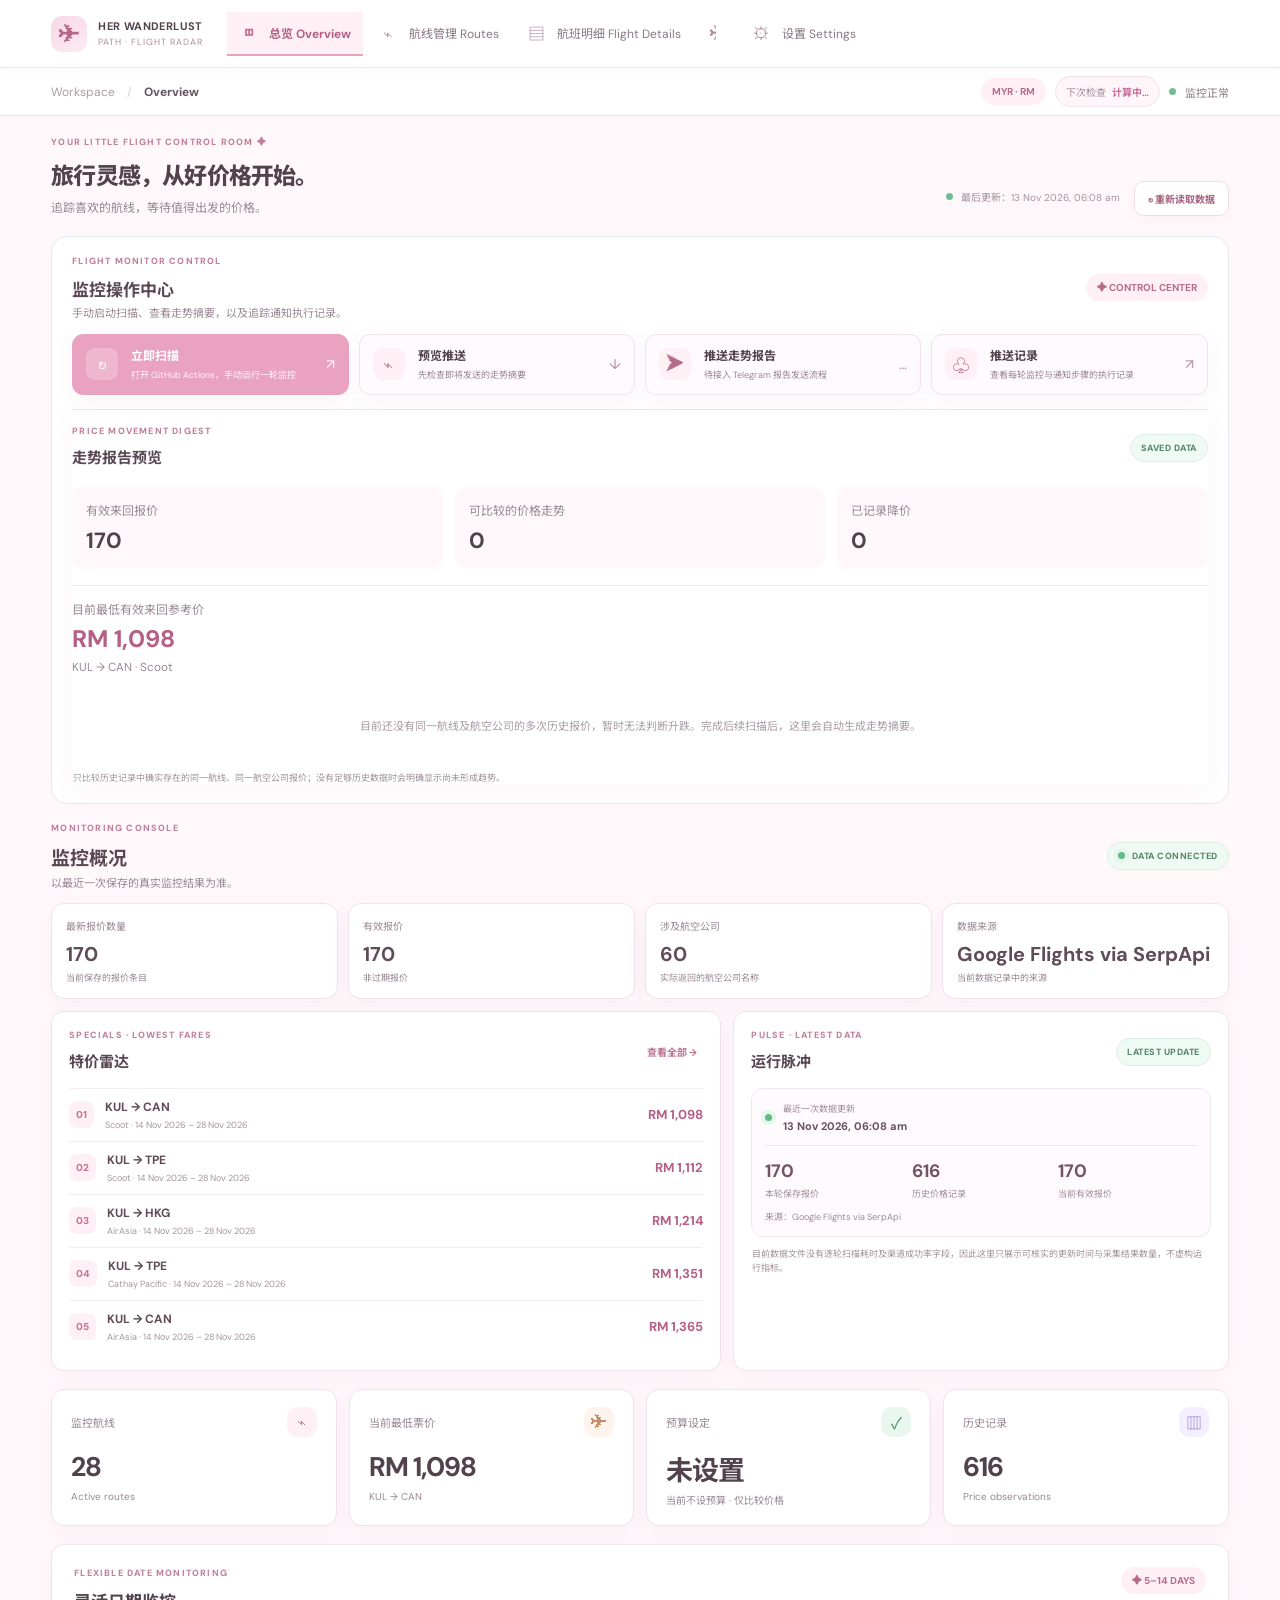
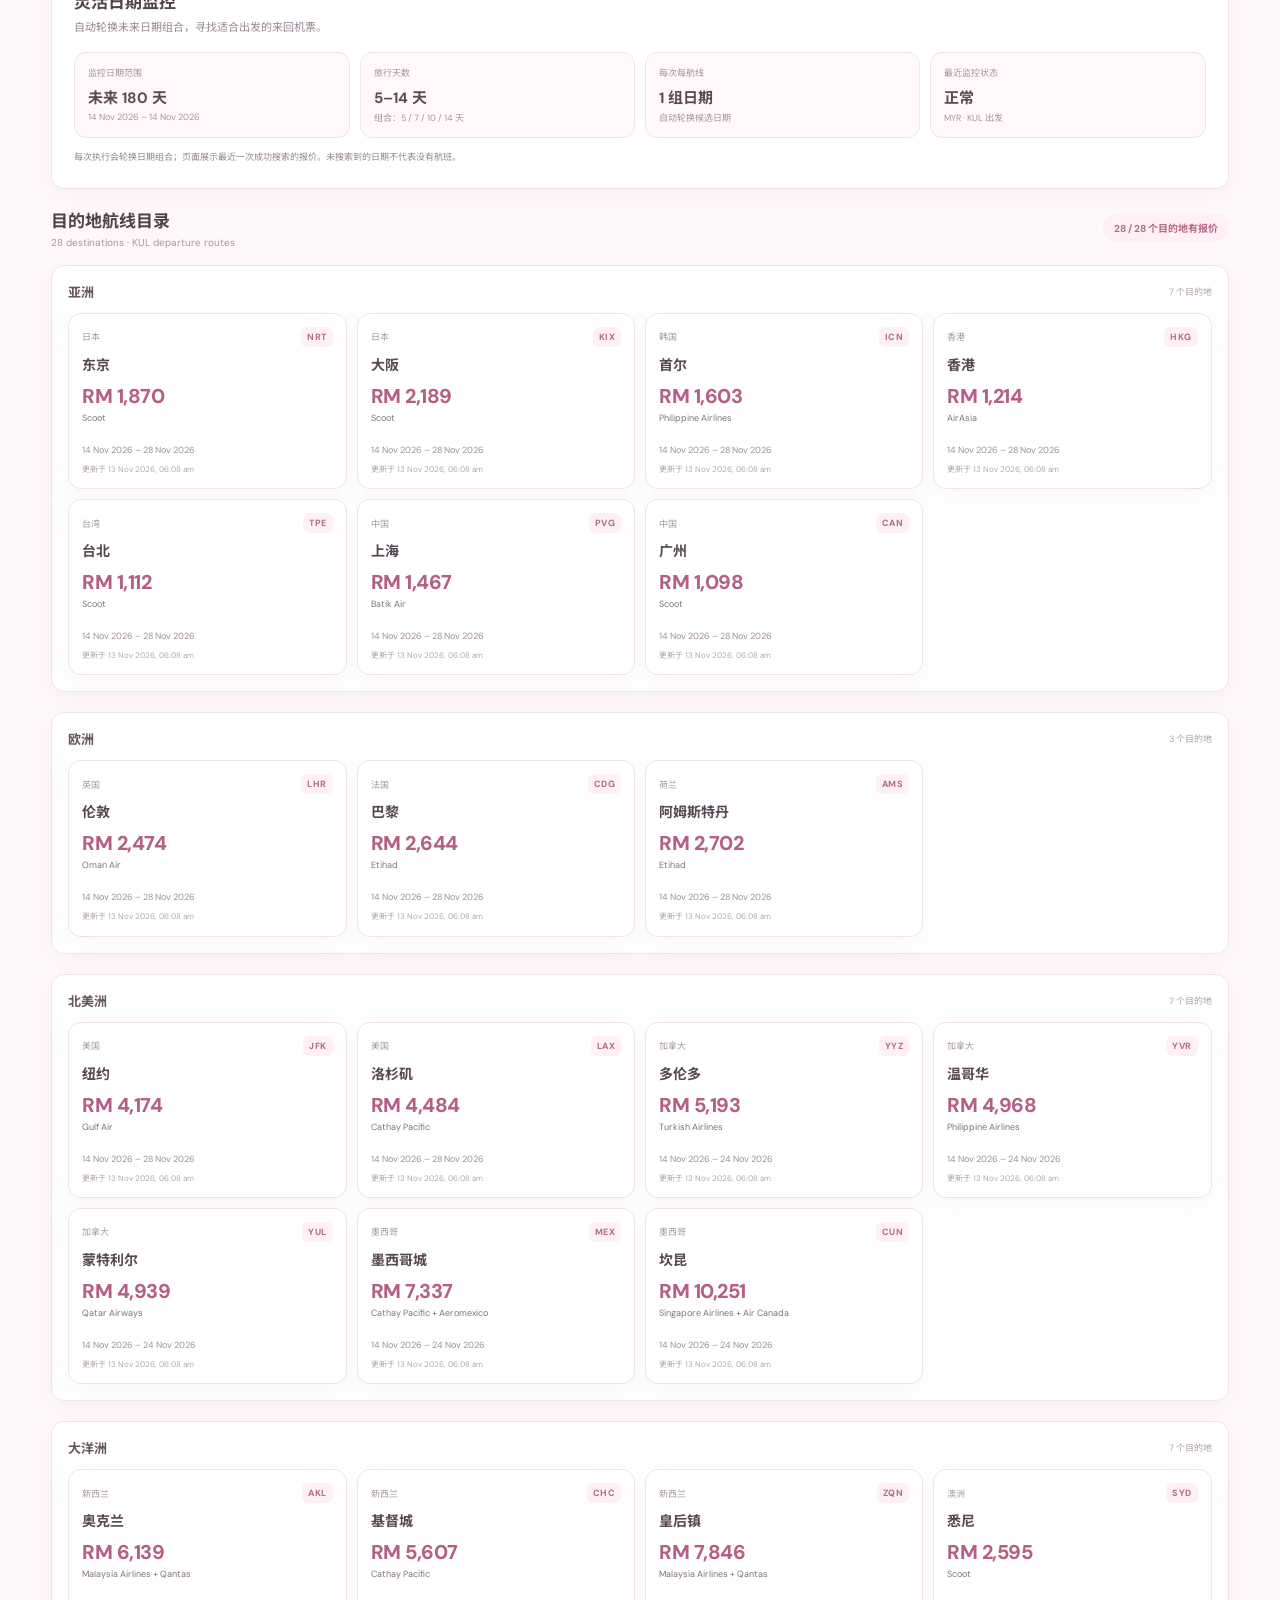
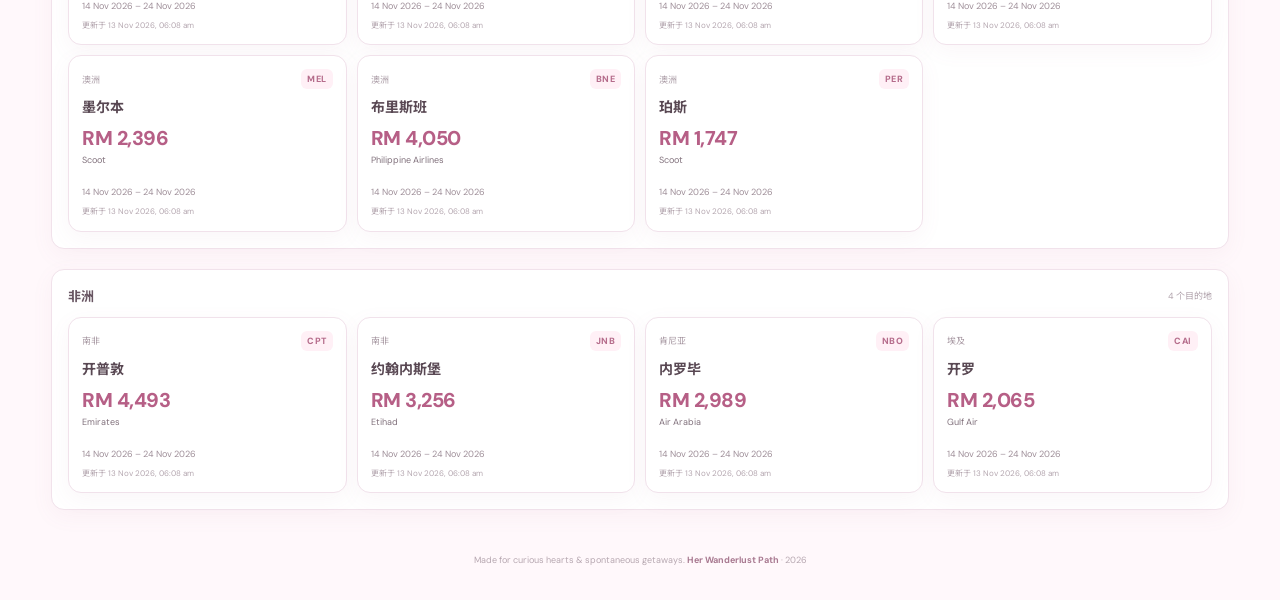
==== commit fbd778d5: "Move pink destination route directory higher on dashboard" ====
--- a/docs/index.html
+++ b/docs/index.html
@@ -38,6 +38,10 @@
     <article class="stat-card"><div class="stat-top"><span>预算设定</span><span class="stat-icon green">✓</span></div><strong id="statBudget">—</strong><small>当前不设预算 · 仅比较价格</small></article>
     <article class="stat-card"><div class="stat-top"><span>历史记录</span><span class="stat-icon lilac">▥</span></div><strong id="statChecks">—</strong><small>Price observations</small></article>
   </div>
+  <section class="destination-dashboard">
+    <div class="section-heading destination-heading"><div><h2>目的地航线目录</h2><p>28 destinations · KUL departure routes</p></div><span class="destination-count" id="destinationCount">读取目的地…</span></div>
+    <div id="destinationGroups" class="destination-groups"><div class="empty-state">正在整理目的地航线…</div></div>
+  </section>
   <article class="panel flexible-summary-panel">
     <div class="flexible-summary-head"><div><div class="eyebrow">FLEXIBLE DATE MONITORING</div><h2>灵活日期监控</h2><p class="muted">自动轮换未来日期组合，寻找适合出发的来回机票。</p></div><span class="soft-tag">✦ 5–14 DAYS</span></div>
     <div class="flexible-summary-grid" id="flexibleSummary">
@@ -78,10 +82,6 @@
     </div>
     <article class="panel control-report" id="control-report"><div class="console-panel-head"><div><div class="eyebrow">PRICE MOVEMENT DIGEST</div><h3>走势报告预览</h3></div><span class="console-pulse-tag">SAVED DATA</span></div><div id="controlReportPreview"><div class="empty-state">正在整理价格走势…</div></div><p class="console-note">只比较历史记录中确实存在的同一航线、同一航空公司报价；没有足够历史数据时会明确显示尚未形成趋势。</p></article>
   </section>
-  <section class="destination-dashboard">
-    <div class="section-heading destination-heading"><div><h2>目的地票价总览</h2><p>28 destinations · KUL round-trip fares</p></div><span class="destination-count" id="destinationCount">读取目的地…</span></div>
-    <div id="destinationGroups" class="destination-groups"><div class="empty-state">正在整理目的地价格…</div></div>
-  </section>
   <div class="two-col">
     
     
@@ -90,14 +90,14 @@
 <section class="page-view" id="view-airlines">
  <div class="page-title"><div><div class="eyebrow">AIRLINE PRICE DIRECTORY</div><h1>航空公司 & 票价比较</h1><p class="muted">按实际搜索结果显示各航空公司的来回参考价。</p></div><span class="soft-tag">✦ Airline watch</span></div>
  <div class="notice"><b>航空公司数据说明</b><p>系统不会预先限定航空公司名单，会整理 Google Flights 实际返回的来回航班及航空公司组合。搜索结果会随日期、航线和供应情况变化；未显示某家航空公司不代表该航空公司没有运营该航线。</p></div>
- <div class="panel table-panel"><div class="panel-head"><div><h3>航空公司资料库</h3><span class="muted small" id="airlineCount">读取航空公司资料…</span></div></div><div class="airline-filters"><input id="airlineSearch" class="search-input" type="search" placeholder="搜索航空公司 / IATA 代码 / 国家…" aria-label="搜索航空公司"><select id="airlineTypeFilter" class="search-input" aria-label="航空公司类型"><option value="all">所有类型</option><option value="全服务航空公司">全服务航空公司</option><option value="廉价航空公司">廉价航空公司</option><option value="区域航空公司">区域航空公司</option><option value="待确认">待确认</option></select><select id="airlineCountryFilter" class="search-input" aria-label="所属国家"><option value="all">所有国家 / 地区</option></select></div><div class="airline-directory" id="airlineDirectory"></div><p class="tiny muted" style="padding:0 18px 16px">资料库以监控系统实际出现过的航空公司为基础。航空公司出现在搜索报价中，不代表它经营所有显示的航线；请以具体航班明细核实。</p></div>
+ <div class="panel table-panel"><div class="panel-head"><div><h3>航空公司资料库</h3><span class="muted small" id="airlineCount">读取航空公司资料…</span></div></div><div class="airline-filters"><input id="airlineSearch" class="search-input" type="search" placeholder="搜索航空公司 / IATA 代码 / 国家…" aria-label="搜索航空公司"><select id="airlineTypeFilter" class="search-input" aria-label="航空公司类型"><option value="all">所有类型</option><option value="全服务航空公司">全服务航空公司</option><option value="廉价航空公司">廉价航空公司</option><option value="区域航空公司">区域航空公司</option><option value="混合型航空公司">混合型航空公司</option><option value="待确认">待确认</option></select><select id="airlineCountryFilter" class="search-input" aria-label="所属国家"><option value="all">所有国家 / 地区</option></select></div><div class="airline-directory" id="airlineDirectory"></div><p class="tiny muted" style="padding:0 18px 16px">资料库以监控系统实际出现过的航空公司为基础。航空公司出现在搜索报价中，不代表它经营所有显示的航线；请以具体航班明细核实。</p></div>
  <div class="section-heading" style="margin-top:24px"><div><h2>来回票价明细</h2><p>Round-trip fares by airline and travel dates</p></div></div>
  <div class="panel table-panel"><div class="table-scroll"><table><thead><tr><th>航空公司</th><th>航线</th><th>旅行日期</th><th>来回参考价</th><th>预算（未设置）</th><th>状态</th></tr></thead><tbody id="fareCompareTable"></tbody></table></div></div>
 </section>
 <section class="page-view" id="view-routes">
  <div class="page-title"><div><div class="eyebrow">YOUR WATCHLIST</div><h1>航线管理</h1><p class="muted">管理从吉隆坡出发的目的地，持续记录及比较来回机票价格。</p></div><span class="soft-tag">✦ Route manager</span></div>
  <div class="notice"><b>如何新增真正的自动监控航线？</b><p>目前航线由 GitHub 的 <code>config/routes.json</code> 控制。修改该文件并提交后，系统会按排程追踪新航线。此网页不会把 API 密钥暴露在浏览器，也不会假装本地新增的航线已开始监控。</p><a href="https://github.com/Jerserry/her-wanderlust-flight-monitor/blob/main/config/routes.json" target="_blank" rel="noopener">打开 GitHub 航线设置 ↗</a></div>
- <div class="panel table-panel"><div class="panel-head"><div><h3>Tracked routes</h3><span id="routeCount" class="muted small"></span></div><input id="routeSearch" class="search-input" placeholder="搜索目的地 / 机场代码…" aria-label="搜索航线"></div><div class="table-scroll"><table><thead><tr><th>航线</th><th>旅行日期（出发–回程）</th><th>当前价格</th><th>预算（未设置）</th><th>状态</th><th>最后检查</th></tr></thead><tbody id="routesTable"></tbody></table></div></div>
+ <div class="panel route-directory-panel"><div class="panel-head"><div><h3>目的地航线目录</h3><span id="routeCount" class="muted small"></span></div><input id="routeSearch" class="search-input" placeholder="搜索城市 / 国家 / 机场代码…" aria-label="搜索航线"></div><div id="routeDirectory" class="route-directory-grid"></div></div><div class="panel table-panel"><div class="panel-head"><div><h3>最新来回报价明细</h3><span class="muted small">仅展示最近一次保存的搜索结果</span></div></div><div class="table-scroll"><table><thead><tr><th>航线</th><th>旅行日期（出发–回程）</th><th>当前价格</th><th>预算（未设置）</th><th>状态</th><th>最后检查</th></tr></thead><tbody id="routesTable"></tbody></table></div></div>
 </section>
 <section class="page-view" id="view-details">
  <div class="page-title"><div><div class="eyebrow">FLIGHT DETAILS · KUL DEPARTURES</div><h1>航班明细</h1><p class="muted">筛选、排序并展开查看已监控的机票报价。报价来源为 Google Flights via SerpApi。</p></div><button class="refresh-button" id="exportFlightDetails" type="button">↓ 导出 CSV</button></div>
--- a/docs/styles.css
+++ b/docs/styles.css
@@ -341,3 +341,7 @@
  .welcome-row h1{font-size:21px}
  .topbar{padding:0 12px}
 }
+
+/* Airline registry filters and metadata */
+.airline-filters{display:flex;gap:9px;flex-wrap:wrap;padding:0 18px 16px}.airline-filters .search-input{min-width:180px}.airline-meta{display:flex;align-items:center;gap:8px;color:#9b8994;font-size:9px;margin:7px 0}.airline-code{display:inline-block;padding:4px 7px;background:#fff0f6;color:#b56c8b;border-radius:7px;font-weight:800;letter-spacing:.5px}.airline-type{font-size:9px;color:#9c8491;margin-bottom:9px}@media(max-width:720px){.airline-filters{padding:0 14px 14px}.airline-filters .search-input{width:100%;min-width:0}}
+\n/* Pink destination route directory */\n.route-directory-panel{margin:18px 0}.route-directory-grid{display:grid;grid-template-columns:repeat(4,minmax(0,1fr));gap:12px;padding:4px 0 8px}.route-directory-card{border:1px solid #f1e1e9;background:linear-gradient(145deg,#fff,#fff8fb);border-radius:14px;padding:14px;min-width:0}.route-directory-top{display:flex;align-items:center;justify-content:space-between;gap:6px;margin-bottom:12px}.route-directory-code{font-size:12px;font-weight:800;letter-spacing:.5px;color:#bd7895;background:#fff0f6;border:1px solid #f4dce8;padding:5px 8px;border-radius:8px}.route-directory-origin{font-size:9px;color:#b3a0ab}.route-directory-city{display:block;font-size:13px;color:#5d4c57;margin-bottom:3px}.route-directory-country{font-size:10px;color:#a894a0}.route-directory-price{display:flex;align-items:center;justify-content:space-between;margin:12px 0 8px;padding-top:10px;border-top:1px solid #f5e8ef}.route-directory-price span{font-size:9px;color:#a894a0}.route-directory-price strong{font-size:13px;color:#b86789}.route-directory-meta{font-size:9px;color:#a894a0;line-height:1.5}@media(max-width:1050px){.route-directory-grid{grid-template-columns:repeat(3,minmax(0,1fr))}}@media(max-width:720px){.route-directory-grid{grid-template-columns:repeat(2,minmax(0,1fr));gap:8px}.route-directory-card{padding:11px}.route-directory-city{font-size:12px}.route-directory-price strong{font-size:12px}}@media(max-width:380px){.route-directory-grid{grid-template-columns:1fr}}\n
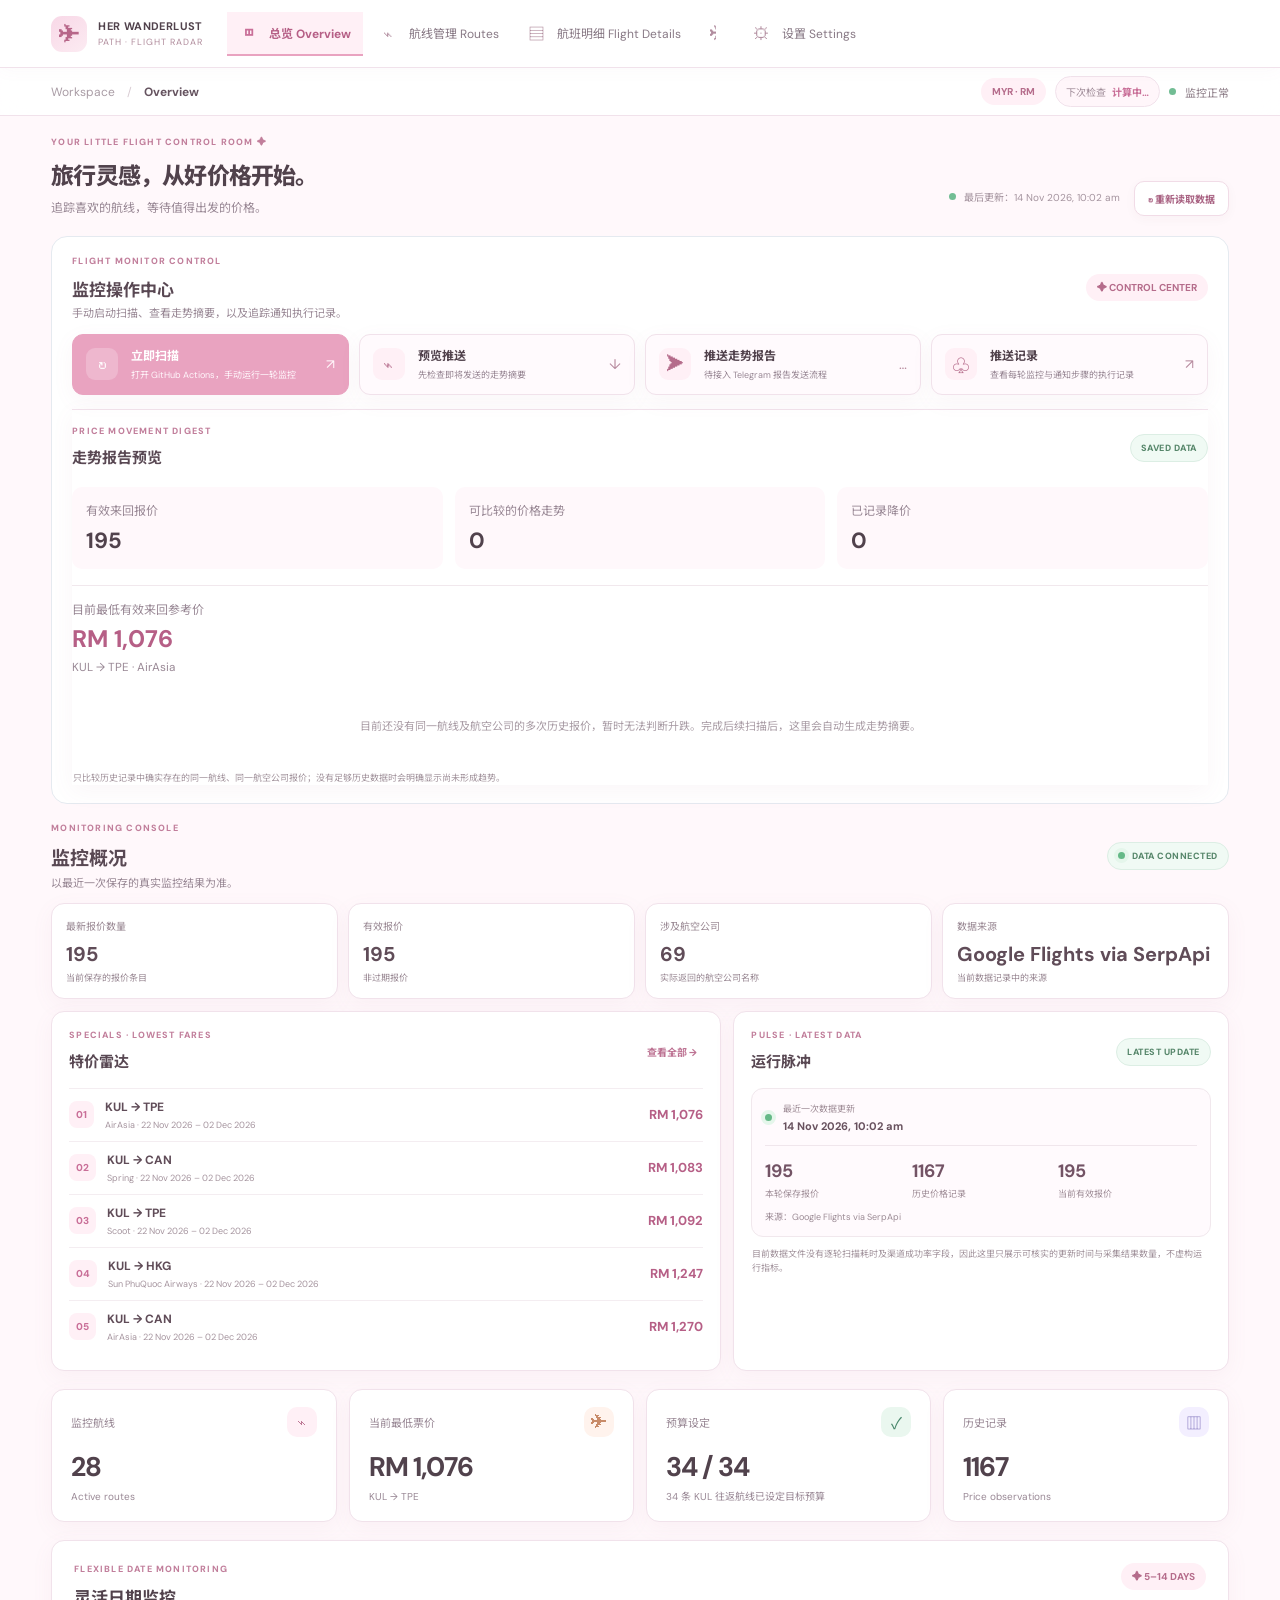
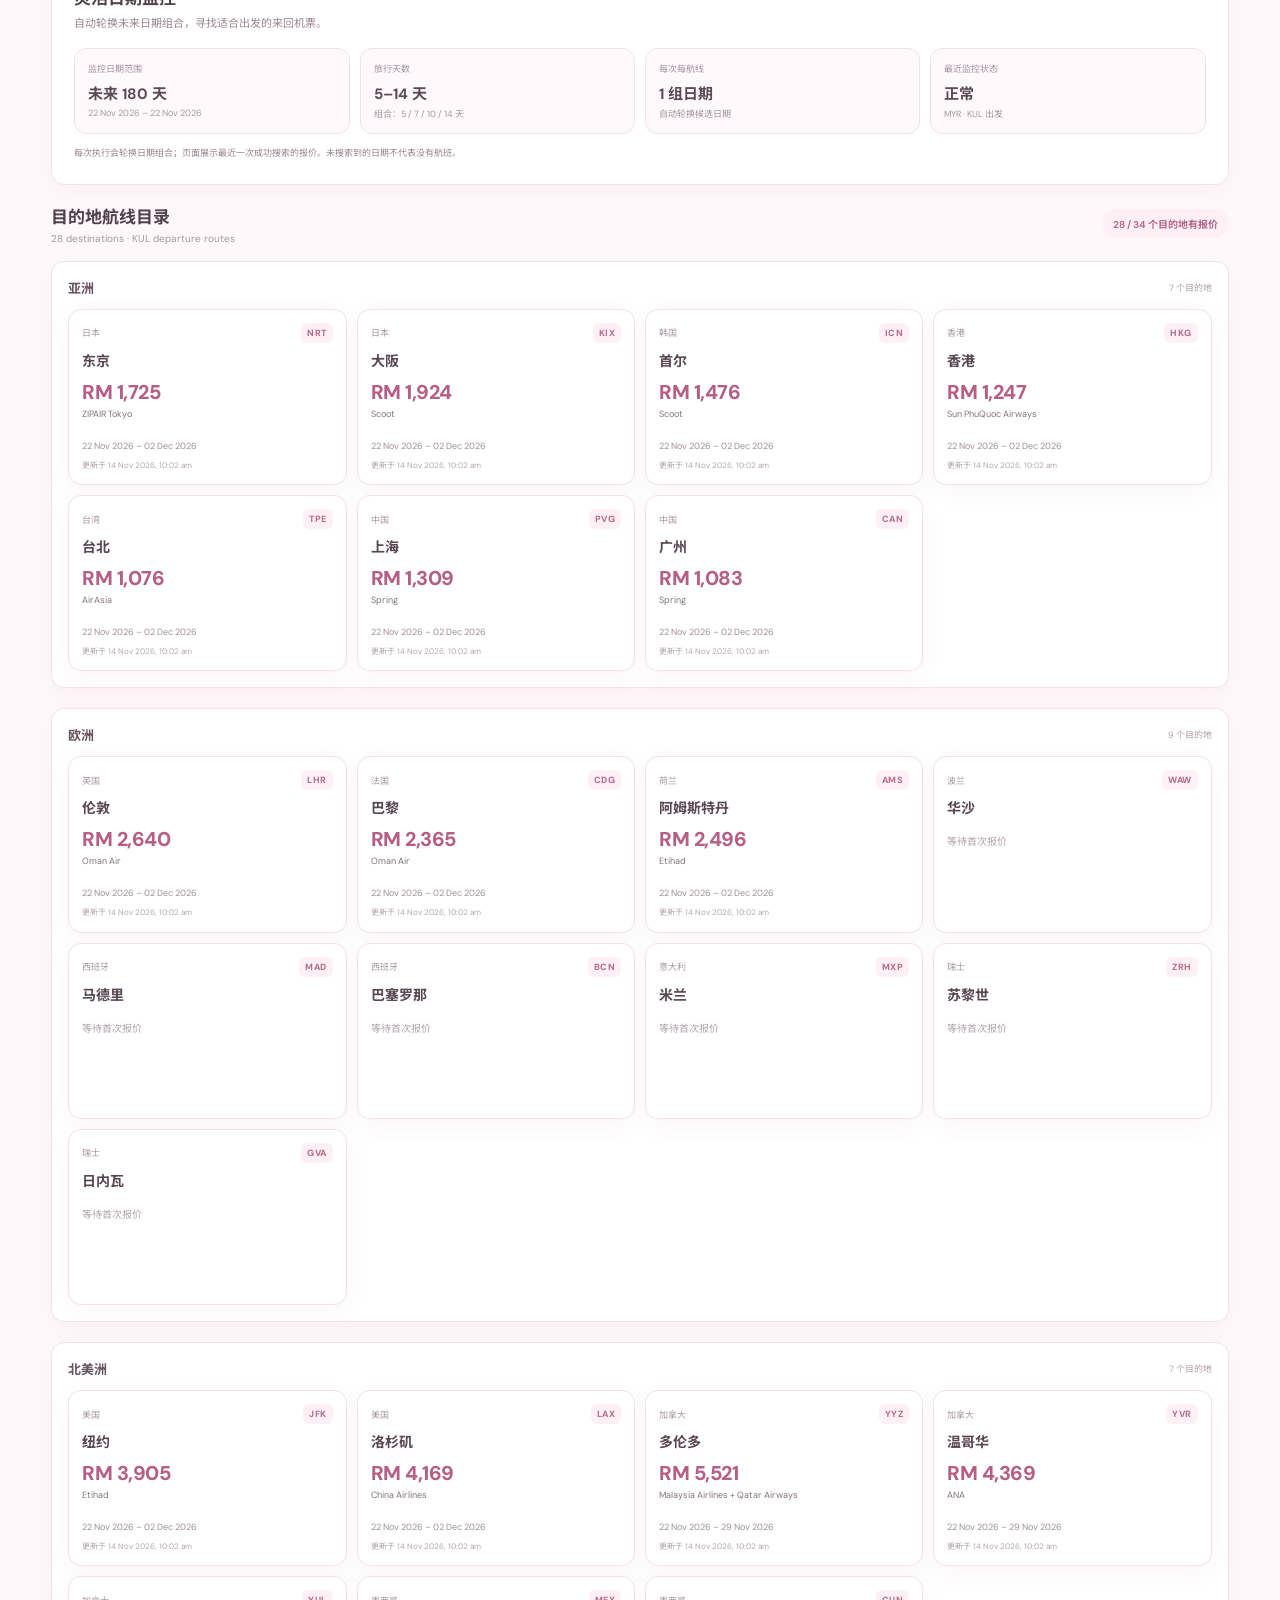
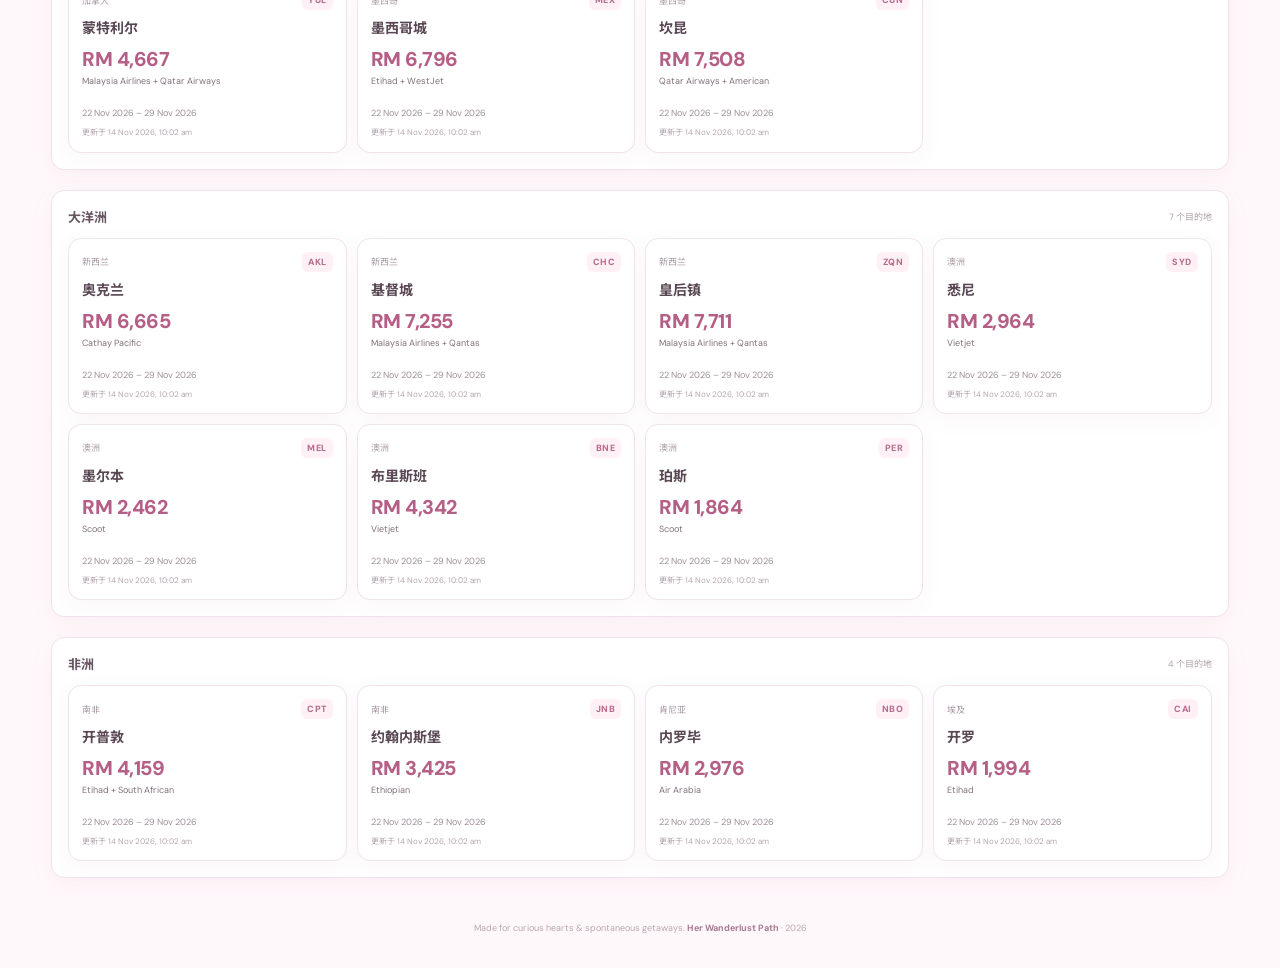
==== commit 4e5ef0c8: "Update dashboard budget labels and alert copy" ====
--- a/docs/index.html
+++ b/docs/index.html
@@ -35,7 +35,7 @@
   <div class="stat-grid">
     <article class="stat-card"><div class="stat-top"><span>监控航线</span><span class="stat-icon pink">⌁</span></div><strong id="statRoutes">—</strong><small>Active routes</small></article>
     <article class="stat-card"><div class="stat-top"><span>当前最低票价</span><span class="stat-icon peach">✈</span></div><strong id="statLowest">—</strong><small id="statLowestRoute">Lowest tracked fare</small></article>
-    <article class="stat-card"><div class="stat-top"><span>预算设定</span><span class="stat-icon green">✓</span></div><strong id="statBudget">—</strong><small>当前不设预算 · 仅比较价格</small></article>
+    <article class="stat-card"><div class="stat-top"><span>预算设定</span><span class="stat-icon green">✓</span></div><strong id="statBudget">—</strong><small>34 条 KUL 往返航线已设定目标预算</small></article>
     <article class="stat-card"><div class="stat-top"><span>历史记录</span><span class="stat-icon lilac">▥</span></div><strong id="statChecks">—</strong><small>Price observations</small></article>
   </div>
   <section class="destination-dashboard">
@@ -92,7 +92,7 @@
  <div class="notice"><b>航空公司数据说明</b><p>系统不会预先限定航空公司名单，会整理 Google Flights 实际返回的来回航班及航空公司组合。搜索结果会随日期、航线和供应情况变化；未显示某家航空公司不代表该航空公司没有运营该航线。</p></div>
  <div class="panel table-panel"><div class="panel-head"><div><h3>航空公司资料库</h3><span class="muted small" id="airlineCount">读取航空公司资料…</span></div></div><div class="airline-filters"><input id="airlineSearch" class="search-input" type="search" placeholder="搜索航空公司 / IATA 代码 / 国家…" aria-label="搜索航空公司"><select id="airlineTypeFilter" class="search-input" aria-label="航空公司类型"><option value="all">所有类型</option><option value="全服务航空公司">全服务航空公司</option><option value="廉价航空公司">廉价航空公司</option><option value="区域航空公司">区域航空公司</option><option value="混合型航空公司">混合型航空公司</option><option value="待确认">待确认</option></select><select id="airlineCountryFilter" class="search-input" aria-label="所属国家"><option value="all">所有国家 / 地区</option></select></div><div class="airline-directory" id="airlineDirectory"></div><p class="tiny muted" style="padding:0 18px 16px">资料库以监控系统实际出现过的航空公司为基础。航空公司出现在搜索报价中，不代表它经营所有显示的航线；请以具体航班明细核实。</p></div>
  <div class="section-heading" style="margin-top:24px"><div><h2>来回票价明细</h2><p>Round-trip fares by airline and travel dates</p></div></div>
- <div class="panel table-panel"><div class="table-scroll"><table><thead><tr><th>航空公司</th><th>航线</th><th>旅行日期</th><th>来回参考价</th><th>预算（未设置）</th><th>状态</th></tr></thead><tbody id="fareCompareTable"></tbody></table></div></div>
+ <div class="panel table-panel"><div class="table-scroll"><table><thead><tr><th>航空公司</th><th>航线</th><th>旅行日期</th><th>来回参考价</th><th>目标预算（RM）</th><th>状态</th></tr></thead><tbody id="fareCompareTable"></tbody></table></div></div>
 </section>
 <section class="page-view" id="view-routes">
  <div class="page-title"><div><div class="eyebrow">YOUR WATCHLIST</div><h1>航线管理</h1><p class="muted">管理从吉隆坡出发的目的地，持续记录及比较来回机票价格。</p></div><span class="soft-tag">✦ Route manager</span></div>
@@ -129,7 +129,7 @@
 </section>
 <section class="page-view" id="view-alerts">
  <div class="page-title"><div><div class="eyebrow">DON'T MISS A GOOD FARE</div><h1>价格提醒</h1><p class="muted">当来回票价较上次搜索下降至少 5% 时，收到通知。</p></div><span class="soft-tag">✦ Smart alerts</span></div>
- <div class="alert-grid"><article class="panel alert-card"><span class="alert-symbol">✉</span><h3>Telegram 通知</h3><p>目前不设预算；当票价较上次成功搜索下降至少 5% 时发送提醒。</p><span class="soft-tag" id="telegramStatus">需检查设置</span><p class="tiny muted">需在 GitHub Secrets 设置 TELEGRAM_BOT_TOKEN 与 TELEGRAM_CHAT_ID。</p></article><article class="panel alert-card"><span class="alert-symbol">♡</span><h3>价格追踪状态</h3><div id="alertRoutes"></div></article></div>
+ <div class="alert-grid"><article class="panel alert-card"><span class="alert-symbol">✉</span><h3>Telegram 通知</h3><p>已设定 34 条航线目标预算；达到预算或较上次成功搜索下降至少 5% 时发送提醒。</p><span class="soft-tag" id="telegramStatus">需检查设置</span><p class="tiny muted">需在 GitHub Secrets 设置 TELEGRAM_BOT_TOKEN 与 TELEGRAM_CHAT_ID。</p></article><article class="panel alert-card"><span class="alert-symbol">♡</span><h3>价格追踪状态</h3><div id="alertRoutes"></div></article></div>
  <div class="notice"><b>通知规则</b><p>系统每天检查四次（马来西亚时间 00:00、06:00、12:00、18:00）。价格较上次成功搜索下降至少 5% 时会发送 Telegram 通知。若没有配置 Telegram Secrets，价格仍会保存到历史记录，但不会发送消息。</p><a href="https://github.com/Jerserry/her-wanderlust-flight-monitor/settings/secrets/actions" target="_blank" rel="noopener">前往 GitHub Actions Secrets ↗</a></div>
 </section>
 <section class="page-view" id="view-settings">
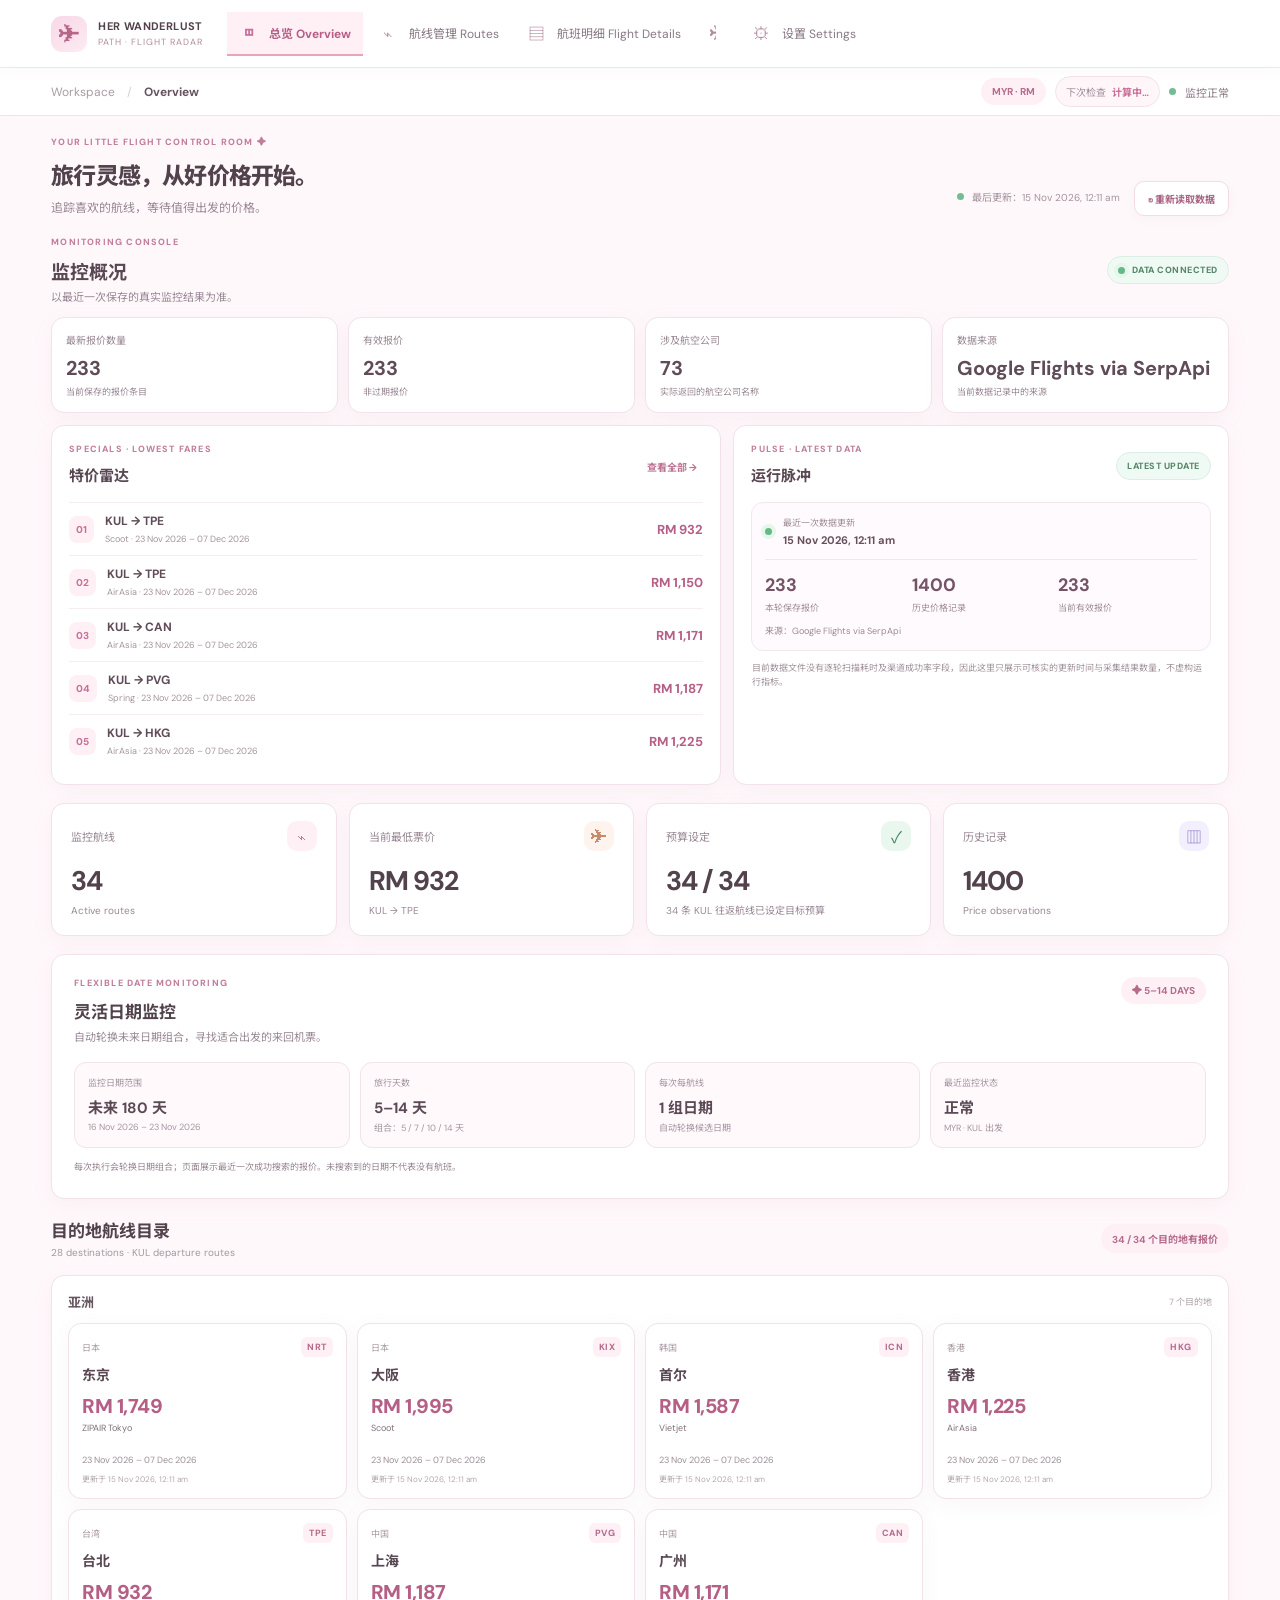
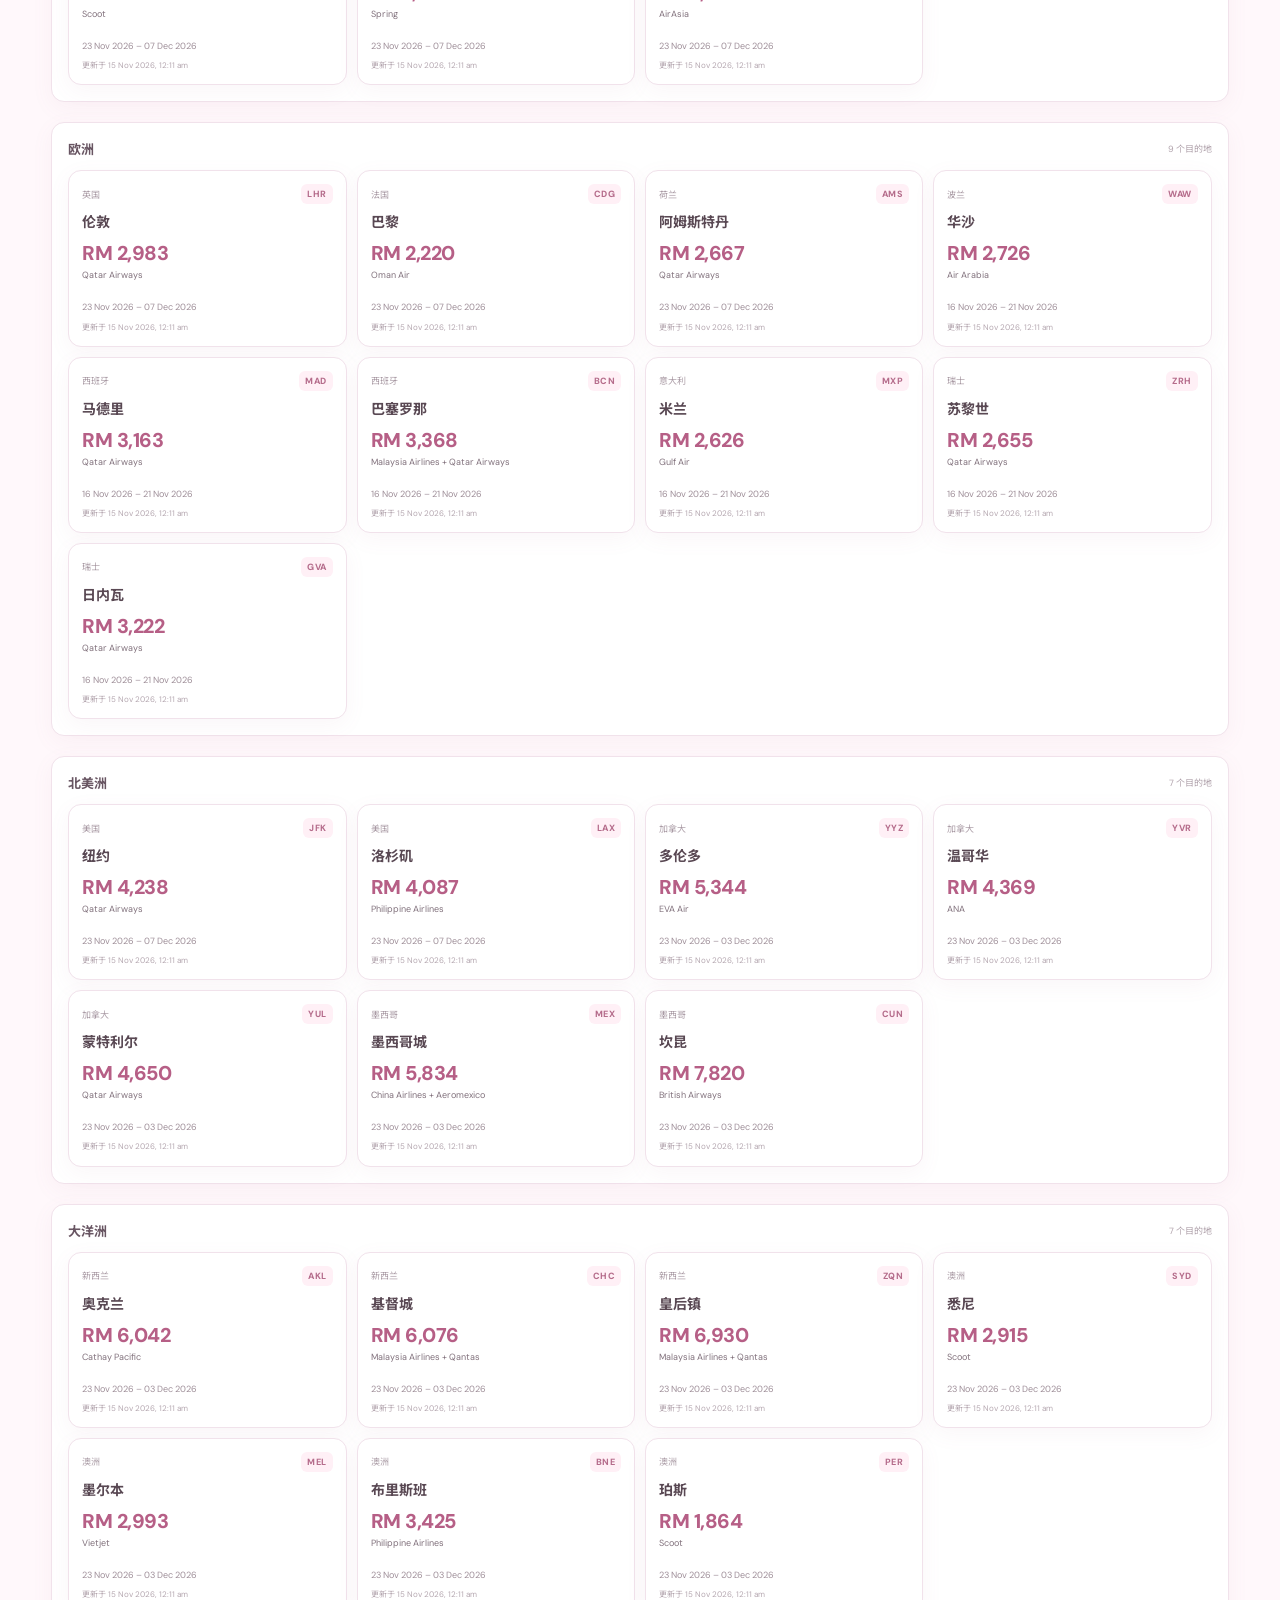
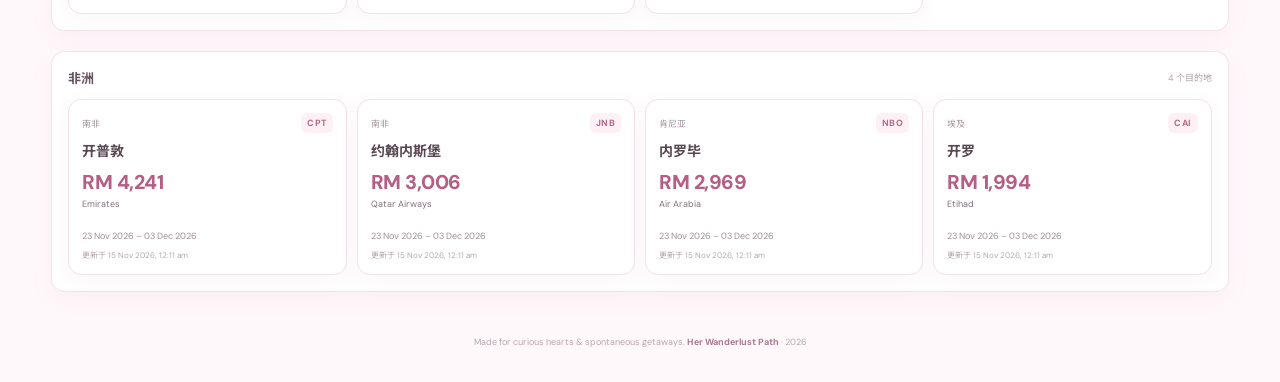
==== commit 6110c37e: "Remove flight monitor control center from dashboard" ====
--- a/docs/index.html
+++ b/docs/index.html
@@ -72,16 +72,7 @@
       </article>
     </div>
   </section>
-  <section class="control-center" aria-label="监控操作中心">
-    <div class="console-section-head"><div><div class="eyebrow">FLIGHT MONITOR CONTROL</div><h2>监控操作中心</h2><p class="muted">手动启动扫描、查看走势摘要，以及追踪通知执行记录。</p></div><span class="soft-tag">✦ CONTROL CENTER</span></div>
-    <div class="control-action-grid">
-      <a class="control-action primary" href="https://github.com/Jerserry/her-wanderlust-flight-monitor/actions/workflows/flight-monitor.yml" target="_blank" rel="noopener"><span class="control-action-icon">↻</span><span><b>立即扫描</b><small>打开 GitHub Actions，手动运行一轮监控</small></span><span class="control-arrow">↗</span></a>
-      <button class="control-action" type="button" data-goto="control-report"><span class="control-action-icon">⌁</span><span><b>预览推送</b><small>先检查即将发送的走势摘要</small></span><span class="control-arrow">↓</span></button>
-      <button class="control-action" type="button" disabled title="Telegram 报告推送功能尚待接入"><span class="control-action-icon">➤</span><span><b>推送走势报告</b><small>待接入 Telegram 报告发送流程</small></span><span class="control-arrow">…</span></button>
-      <a class="control-action" href="https://github.com/Jerserry/her-wanderlust-flight-monitor/actions" target="_blank" rel="noopener"><span class="control-action-icon">♧</span><span><b>推送记录</b><small>查看每轮监控与通知步骤的执行记录</small></span><span class="control-arrow">↗</span></a>
-    </div>
-    <article class="panel control-report" id="control-report"><div class="console-panel-head"><div><div class="eyebrow">PRICE MOVEMENT DIGEST</div><h3>走势报告预览</h3></div><span class="console-pulse-tag">SAVED DATA</span></div><div id="controlReportPreview"><div class="empty-state">正在整理价格走势…</div></div><p class="console-note">只比较历史记录中确实存在的同一航线、同一航空公司报价；没有足够历史数据时会明确显示尚未形成趋势。</p></article>
-  </section>
+  
   <div class="two-col">
     
     
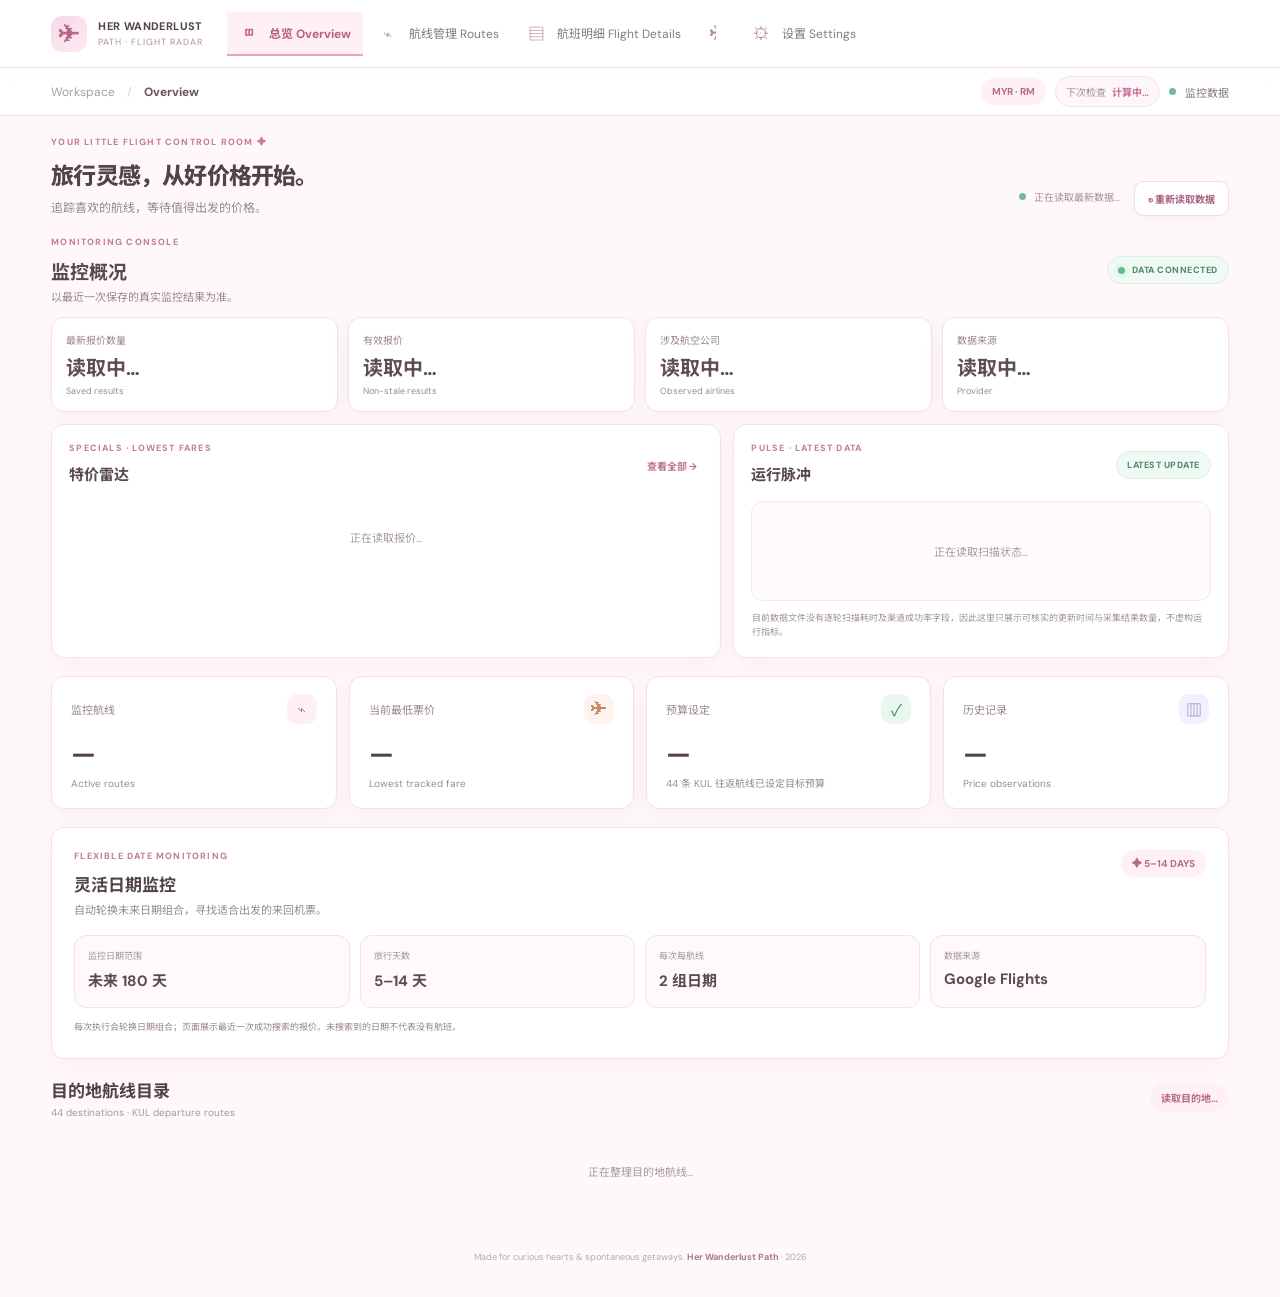
==== commit f6283302: "Update flight monitor route and destination counts" ====
--- a/docs/index.html
+++ b/docs/index.html
@@ -35,11 +35,11 @@
   <div class="stat-grid">
     <article class="stat-card"><div class="stat-top"><span>监控航线</span><span class="stat-icon pink">⌁</span></div><strong id="statRoutes">—</strong><small>Active routes</small></article>
     <article class="stat-card"><div class="stat-top"><span>当前最低票价</span><span class="stat-icon peach">✈</span></div><strong id="statLowest">—</strong><small id="statLowestRoute">Lowest tracked fare</small></article>
-    <article class="stat-card"><div class="stat-top"><span>预算设定</span><span class="stat-icon green">✓</span></div><strong id="statBudget">—</strong><small>34 条 KUL 往返航线已设定目标预算</small></article>
+    <article class="stat-card"><div class="stat-top"><span>预算设定</span><span class="stat-icon green">✓</span></div><strong id="statBudget">—</strong><small>44 条 KUL 往返航线已设定目标预算</small></article>
     <article class="stat-card"><div class="stat-top"><span>历史记录</span><span class="stat-icon lilac">▥</span></div><strong id="statChecks">—</strong><small>Price observations</small></article>
   </div>
   <section class="destination-dashboard">
-    <div class="section-heading destination-heading"><div><h2>目的地航线目录</h2><p>28 destinations · KUL departure routes</p></div><span class="destination-count" id="destinationCount">读取目的地…</span></div>
+    <div class="section-heading destination-heading"><div><h2>目的地航线目录</h2><p>44 destinations · KUL departure routes</p></div><span class="destination-count" id="destinationCount">读取目的地…</span></div>
     <div id="destinationGroups" class="destination-groups"><div class="empty-state">正在整理目的地航线…</div></div>
   </section>
   <article class="panel flexible-summary-panel">
@@ -91,7 +91,7 @@
  <div class="panel route-directory-panel"><div class="panel-head"><div><h3>目的地航线目录</h3><span id="routeCount" class="muted small"></span></div><input id="routeSearch" class="search-input" placeholder="搜索城市 / 国家 / 机场代码…" aria-label="搜索航线"></div><div id="routeDirectory" class="route-directory-grid"></div></div><div class="panel table-panel"><div class="panel-head"><div><h3>最新来回报价明细</h3><span class="muted small">仅展示最近一次保存的搜索结果</span></div></div><div class="table-scroll"><table><thead><tr><th>航线</th><th>旅行日期（出发–回程）</th><th>当前价格</th><th>预算（未设置）</th><th>状态</th><th>最后检查</th></tr></thead><tbody id="routesTable"></tbody></table></div></div>
 </section>
 <section class="page-view" id="view-details">
- <div class="page-title"><div><div class="eyebrow">FLIGHT DETAILS · KUL DEPARTURES</div><h1>航班明细</h1><p class="muted">筛选、排序并展开查看已监控的机票报价。报价来源为 Google Flights via SerpApi。</p></div><button class="refresh-button" id="exportFlightDetails" type="button">↓ 导出 CSV</button></div>
+ <div class="page-title"><div><div class="eyebrow">FLIGHT DETAILS · KUL DEPARTURES</div><h1>航班明细</h1><p class="muted">筛选、排序并展开查看已监控报价；同时显示 SerpApi 来回票价与 Upscrape 单程记录。</p></div><button class="refresh-button" id="exportFlightDetails" type="button">↓ 导出 CSV</button></div>
  <div class="details-summary" id="detailsSummary"></div>
  <div class="panel details-filter-panel">
   <div class="details-filter-title"><div><h3>筛选条件</h3><span class="muted small">Filter and refine tracked fares</span></div><button class="text-button" id="resetFlightFilters" type="button">重置筛选 ↺</button></div>
@@ -108,7 +108,7 @@
  <div class="panel table-panel details-table-panel"><div class="panel-head"><div><h3>监控航班报价</h3><span class="muted small" id="detailsCount">读取报价中…</span></div><span class="details-source-tag">MYR · KUL</span></div>
  <div class="table-scroll"><table class="details-table"><thead><tr><th>航线 / 航空公司</th><th>出发 – 回程</th><th>航程</th><th>飞行时长</th><th>价格</th><th>价格状态</th><th>更新时间</th><th></th></tr></thead><tbody id="flightDetailsTable"></tbody></table></div>
  </div>
- <p class="tiny muted details-disclaimer">价格为最近一次监控时的参考报价，可能已变化。此页面展示系统已保存的搜索结果；没有列出的日期或航空公司不代表没有航班。购买前请再次确认最终票价、行李及预订条件。</p>
+ <p class="tiny muted details-disclaimer">价格为最近一次监控时的参考报价，可能已变化。此页面展示系统已保存的搜索结果；没有列出的日期或航空公司不代表没有航班。行李资料会标示托运行李与手提行李的包含状态及重量；未核实项目不会视为已包含。购买前请再次确认最终票价、行李及预订条件。</p>
 </section>
 <section class="page-view" id="view-radar">
  <div class="page-title"><div><div class="eyebrow">FIND YOUR NEXT GETAWAY</div><h1>机票价格排行榜</h1><p class="muted">来回与单程分开排名，按当前搜索价格由低至高排列；过期数据会排在后面。</p></div><span class="soft-tag">✦ Deal radar</span></div>
@@ -120,7 +120,7 @@
 </section>
 <section class="page-view" id="view-alerts">
  <div class="page-title"><div><div class="eyebrow">DON'T MISS A GOOD FARE</div><h1>价格提醒</h1><p class="muted">当来回票价较上次搜索下降至少 5% 时，收到通知。</p></div><span class="soft-tag">✦ Smart alerts</span></div>
- <div class="alert-grid"><article class="panel alert-card"><span class="alert-symbol">✉</span><h3>Telegram 通知</h3><p>已设定 34 条航线目标预算；达到预算或较上次成功搜索下降至少 5% 时发送提醒。</p><span class="soft-tag" id="telegramStatus">需检查设置</span><p class="tiny muted">需在 GitHub Secrets 设置 TELEGRAM_BOT_TOKEN 与 TELEGRAM_CHAT_ID。</p></article><article class="panel alert-card"><span class="alert-symbol">♡</span><h3>价格追踪状态</h3><div id="alertRoutes"></div></article></div>
+ <div class="alert-grid"><article class="panel alert-card"><span class="alert-symbol">✉</span><h3>Telegram 通知</h3><p>已设定 44 条航线目标预算；达到预算或较上次成功搜索下降至少 5% 时发送提醒。</p><span class="soft-tag" id="telegramStatus">需检查设置</span><p class="tiny muted">需在 GitHub Secrets 设置 TELEGRAM_BOT_TOKEN 与 TELEGRAM_CHAT_ID。</p></article><article class="panel alert-card"><span class="alert-symbol">♡</span><h3>价格追踪状态</h3><div id="alertRoutes"></div></article></div>
  <div class="notice"><b>通知规则</b><p>系统每天检查四次（马来西亚时间 00:00、06:00、12:00、18:00）。价格较上次成功搜索下降至少 5% 时会发送 Telegram 通知。若没有配置 Telegram Secrets，价格仍会保存到历史记录，但不会发送消息。</p><a href="https://github.com/Jerserry/her-wanderlust-flight-monitor/settings/secrets/actions" target="_blank" rel="noopener">前往 GitHub Actions Secrets ↗</a></div>
 </section>
 <section class="page-view" id="view-settings">
--- a/docs/styles.css
+++ b/docs/styles.css
@@ -344,4 +344,17 @@
 
 /* Airline registry filters and metadata */
 .airline-filters{display:flex;gap:9px;flex-wrap:wrap;padding:0 18px 16px}.airline-filters .search-input{min-width:180px}.airline-meta{display:flex;align-items:center;gap:8px;color:#9b8994;font-size:9px;margin:7px 0}.airline-code{display:inline-block;padding:4px 7px;background:#fff0f6;color:#b56c8b;border-radius:7px;font-weight:800;letter-spacing:.5px}.airline-type{font-size:9px;color:#9c8491;margin-bottom:9px}@media(max-width:720px){.airline-filters{padding:0 14px 14px}.airline-filters .search-input{width:100%;min-width:0}}
-\n/* Pink destination route directory */\n.route-directory-panel{margin:18px 0}.route-directory-grid{display:grid;grid-template-columns:repeat(4,minmax(0,1fr));gap:12px;padding:4px 0 8px}.route-directory-card{border:1px solid #f1e1e9;background:linear-gradient(145deg,#fff,#fff8fb);border-radius:14px;padding:14px;min-width:0}.route-directory-top{display:flex;align-items:center;justify-content:space-between;gap:6px;margin-bottom:12px}.route-directory-code{font-size:12px;font-weight:800;letter-spacing:.5px;color:#bd7895;background:#fff0f6;border:1px solid #f4dce8;padding:5px 8px;border-radius:8px}.route-directory-origin{font-size:9px;color:#b3a0ab}.route-directory-city{display:block;font-size:13px;color:#5d4c57;margin-bottom:3px}.route-directory-country{font-size:10px;color:#a894a0}.route-directory-price{display:flex;align-items:center;justify-content:space-between;margin:12px 0 8px;padding-top:10px;border-top:1px solid #f5e8ef}.route-directory-price span{font-size:9px;color:#a894a0}.route-directory-price strong{font-size:13px;color:#b86789}.route-directory-meta{font-size:9px;color:#a894a0;line-height:1.5}@media(max-width:1050px){.route-directory-grid{grid-template-columns:repeat(3,minmax(0,1fr))}}@media(max-width:720px){.route-directory-grid{grid-template-columns:repeat(2,minmax(0,1fr));gap:8px}.route-directory-card{padding:11px}.route-directory-city{font-size:12px}.route-directory-price strong{font-size:12px}}@media(max-width:380px){.route-directory-grid{grid-template-columns:1fr}}\n+\n/* Pink destination route directory */\n.route-directory-panel{margin:18px 0}.route-directory-grid{display:grid;grid-template-columns:repeat(4,minmax(0,1fr));gap:12px;padding:4px 0 8px}.route-directory-card{border:1px solid #f1e1e9;background:linear-gradient(145deg,#fff,#fff8fb);border-radius:14px;padding:14px;min-width:0}.route-directory-top{display:flex;align-items:center;justify-content:space-between;gap:6px;margin-bottom:12px}.route-directory-code{font-size:12px;font-weight:800;letter-spacing:.5px;color:#bd7895;background:#fff0f6;border:1px solid #f4dce8;padding:5px 8px;border-radius:8px}.route-directory-origin{font-size:9px;color:#b3a0ab}.route-directory-city{display:block;font-size:13px;color:#5d4c57;margin-bottom:3px}.route-directory-country{font-size:10px;color:#a894a0}.route-directory-price{display:flex;align-items:center;justify-content:space-between;margin:12px 0 8px;padding-top:10px;border-top:1px solid #f5e8ef}.route-directory-price span{font-size:9px;color:#a894a0}.route-directory-price strong{font-size:13px;color:#b86789}.route-directory-meta{font-size:9px;color:#a894a0;line-height:1.5}@media(max-width:1050px){.route-directory-grid{grid-template-columns:repeat(3,minmax(0,1fr))}}@media(max-width:720px){.route-directory-grid{grid-template-columns:repeat(2,minmax(0,1fr));gap:8px}.route-directory-card{padding:11px}.route-directory-city{font-size:12px}.route-directory-price strong{font-size:12px}}@media(max-width:380px){.route-directory-grid{grid-template-columns:1fr}}\n
+/* Baggage verification and budget eligibility */
+.baggage-panel{margin-top:12px;padding:12px 14px;border:1px solid #f1e5eb;border-radius:11px;background:#fffafd}
+.baggage-panel-head{display:flex;align-items:center;justify-content:space-between;gap:10px;margin-bottom:10px}
+.baggage-panel-head>b{font-size:11px;color:#665560}
+.baggage-chip{display:inline-flex;align-items:center;border-radius:20px;padding:4px 8px;font-size:9px;font-weight:700}
+.baggage-chip.verified{background:#edf8f1;color:#548d70}
+.baggage-chip.unverified{background:#fff3eb;color:#ad805f}
+.baggage-grid{display:grid;grid-template-columns:repeat(2,minmax(0,1fr));gap:9px}
+.baggage-grid>div{padding:9px 10px;border-radius:8px;background:#fff}
+.baggage-grid span{display:block;color:#a99ca5;font-size:9px;margin-bottom:4px}
+.baggage-grid b{display:block;color:#665560;font-size:11px}
+.baggage-panel>small{display:block;margin-top:9px;color:#a497a0;font-size:9px;line-height:1.5;white-space:normal}
+@media(max-width:720px){.baggage-grid{grid-template-columns:1fr 1fr}}
